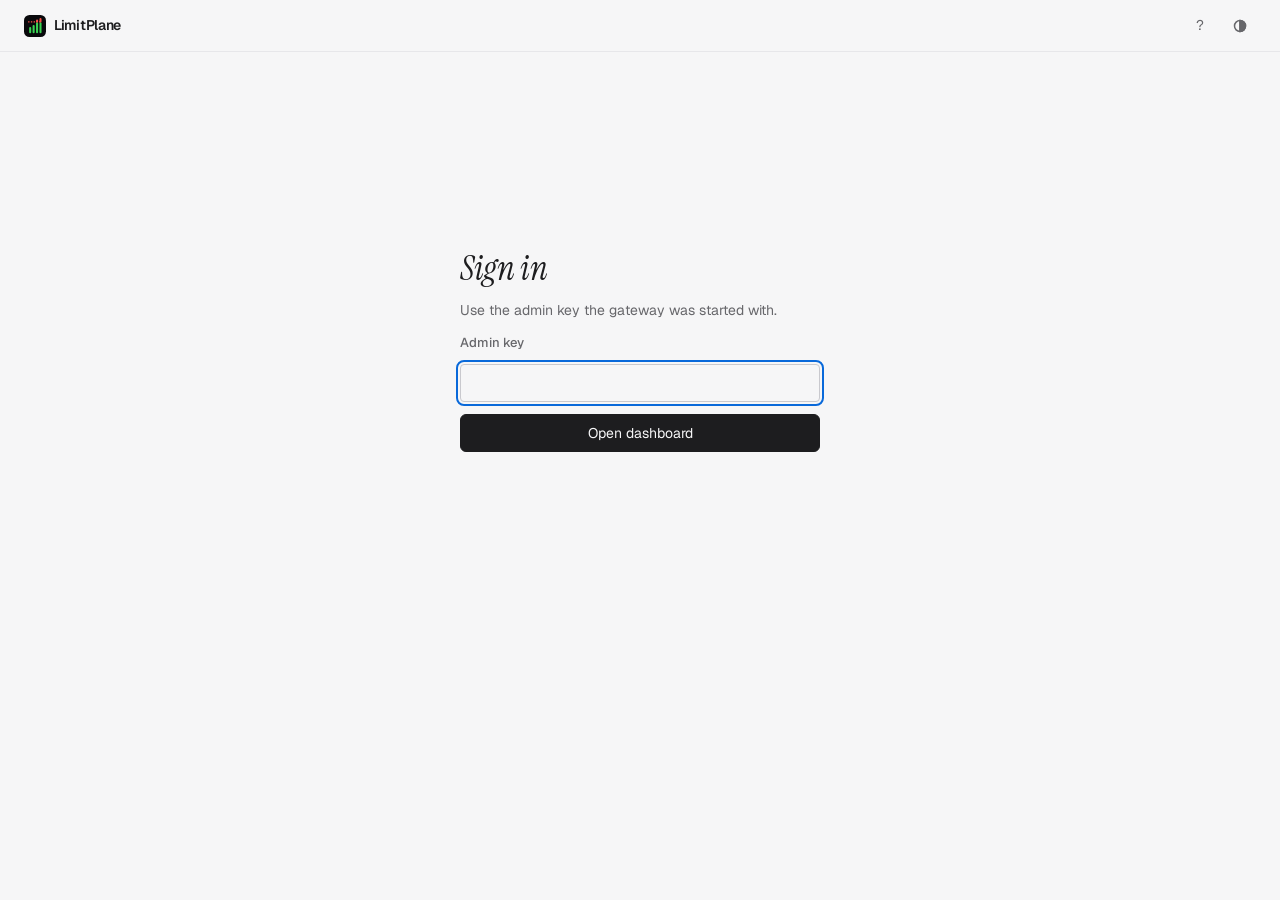
==== web/index.html @ dc875ef7 "dashboard: hover chart, decision inspector, filters and pause, plan bars with the 80% line, routes v" ====
<!doctype html>
<html lang="en">
<head>
<meta charset="utf-8">
<meta name="viewport" content="width=device-width, initial-scale=1">
<title>LimitPlane</title>
<link rel="icon" href="logo.svg" type="image/svg+xml">
<link rel="preconnect" href="https://fonts.googleapis.com">
<link rel="preconnect" href="https://fonts.gstatic.com" crossorigin>
<link rel="stylesheet" href="https://fonts.googleapis.com/css2?family=Geist:wght@400;500;600&family=Geist+Mono:wght@400;500&family=Instrument+Serif:ital@1&display=swap">
<link rel="stylesheet" href="app.css">
<script>
// relative api/ URLs need a trailing slash: /_limitplane -> /_limitplane/
if (!location.pathname.endsWith('/') && !location.pathname.endsWith('.html')) location.replace(location.pathname + '/' + location.search + location.hash)
try { const t = localStorage.getItem('lp-theme'); if (t) document.documentElement.dataset.theme = t } catch {}</script>
</head>
<body>
<a class="skip" href="#main">Skip to content</a>
<header class="bar">
  <a class="brand" href="#/overview"><img src="logo.svg" alt="" width="22" height="22">LimitPlane</a>
  <nav id="tabs" class="tabs" aria-label="Views" hidden>
    <a href="#/overview" data-tab="overview">Overview</a>
    <a href="#/clients" data-tab="clients">Clients</a>
    <a href="#/policy" data-tab="policy">Policy</a>
    <a href="#/try" data-tab="try">Try it</a>
  </nav>
  <span class="spacer"></span>
  <button id="helpBtn" class="btn icon" type="button" aria-label="Keyboard shortcuts" title="Keyboard shortcuts (?)">?</button>
  <button id="theme" class="btn icon" type="button" aria-label="Toggle theme" title="Toggle theme">
    <svg width="16" height="16" viewBox="0 0 16 16" fill="none" stroke="currentColor" stroke-width="1.5" aria-hidden="true"><circle cx="8" cy="8" r="5.5"/><path d="M8 2.5v11" /><path d="M8 2.5a5.5 5.5 0 0 1 0 11z" fill="currentColor"/></svg>
  </button>
  <button id="logout" class="btn" type="button" hidden>Sign out</button>
</header>

<main id="main" tabindex="-1" hidden>
  <div id="app" data-loading>
    <div class="strip">
      <span id="backend" class="pill">backend</span>
      <span id="live" class="pill"><span class="dot"></span><span>offline</span></span>
      <a id="bansPill" class="pill" href="#/clients">0 bans active</a>
      <span class="spacer"></span>
      <span id="stamp" class="stamp" aria-live="off">Loading</span>
      <button id="refresh" class="btn small" type="button">Refresh</button>
    </div>
    <div id="notice" class="notice" role="alert" hidden></div>

    <section data-view="overview" aria-labelledby="h-overview">
      <div class="title">
        <div>
          <h1 id="h-overview" tabindex="-1">Traffic</h1>
          <p id="finding" class="sub" aria-live="polite">Waiting for the first requests.</p>
        </div>
      </div>

      <div class="kpis" role="group" aria-label="Totals since start">
        <div class="kpi"><span>Requests</span><b id="kTotal">0</b></div>
        <div class="kpi"><span>Allowed</span><b id="kAllowed">0</b></div>
        <div class="kpi"><span>Blocked</span><b id="kBlocked">0</b></div>
        <div class="kpi"><span>Block rate</span><b id="kRate">0.0<small>%</small></b></div>
        <div class="kpi"><span>Last 5s average</span><b id="kNow">0.0<small>/s</small></b></div>
        <div class="kpi"><span>Bans active</span><b id="kBans">0</b></div>
      </div>

      <div class="grid">
        <section class="card c7 chartcard" aria-labelledby="h-chart">
          <h2 id="h-chart">Requests per second <span class="spacer"></span>
            <span class="legend"><span><i class="sw ok"></i>allowed</span><span><i class="sw bad"></i>blocked</span></span>
          </h2>
          <p id="peak" class="meta">Last 120 seconds</p>
          <div class="plot">
            <canvas id="chart" class="chart" tabindex="0" role="img" aria-label="Allowed and blocked requests per second, last 120 seconds. Use the arrow keys to read each second."></canvas>
            <div id="tip" class="tip" hidden></div>
          </div>
          <p id="chartLive" class="sr" aria-live="polite"></p>
        </section>

        <section class="card c5 feedcard" aria-labelledby="h-feed">
          <h2 id="h-feed">Decisions <span class="spacer"></span>
            <button id="pause" class="btn small" type="button" aria-pressed="false">Pause <kbd>p</kbd></button>
          </h2>
          <div class="filters">
            <div id="chips" class="chips" role="group" aria-label="Filter decisions"></div>
            <div class="search">
              <label for="q" class="sr">Filter by path, client or tenant</label>
              <input id="q" type="search" placeholder="Filter path, client, tenant" autocomplete="off" spellcheck="false">
              <kbd aria-hidden="true">/</kbd>
            </div>
          </div>
          <p id="feedBar" class="feedbar" hidden></p>
          <ul id="feed" class="feed"></ul>
          <p id="feedEmpty" class="empty">Waiting for traffic.</p>
        </section>
      </div>

      <div class="grid">
        <section class="card c7" aria-labelledby="h-usage">
          <h2 id="h-usage">Monthly plans <span class="spacer"></span><span id="resets" class="meta"></span></h2>
          <p class="meta">Each bar is the month's spend against the tier's plan; the tick marks the 80% alert line.</p>
          <div class="rows tenants" id="tenants">
            <div class="skel" aria-hidden="true"><i></i><i></i><i></i></div>
          </div>
        </section>

        <section class="card c5" aria-labelledby="h-routes">
          <h2 id="h-routes">Routes and costs</h2>
          <p id="routesNote" class="meta">Longest prefix wins; any other path costs 1.</p>
          <div class="rows routes" id="routes">
            <div class="skel" aria-hidden="true"><i></i><i></i><i></i></div>
          </div>
        </section>
      </div>
    </section>

    <section data-view="clients" aria-labelledby="h-clients" hidden>
      <div class="title"><div>
        <h1 id="h-clients" tabindex="-1">Clients</h1>
        <p class="sub">Who is sending traffic right now, and who is cooling down.</p>
      </div></div>
      <div class="grid top">
        <section class="card c7" aria-labelledby="h-cl">
          <h2 id="h-cl">Active clients <span class="spacer"></span><span id="clCount" class="meta"></span></h2>
          <div class="rows clients" id="clients"><div class="skel" aria-hidden="true"><i></i><i></i><i></i></div></div>
        </section>
        <section class="card c5" aria-labelledby="h-bans">
          <h2 id="h-bans">Bans</h2>
          <form id="banForm" class="banform" novalidate>
            <label>Client<input name="client" required placeholder="ip or tenant" autocomplete="off" spellcheck="false"></label>
            <label>Minutes<input name="minutes" type="number" min="1" max="10080" value="10" inputmode="numeric"></label>
            <label class="wide">Reason<input name="reason" placeholder="manual" autocomplete="off"></label>
            <button class="btn primary" type="submit">Ban</button>
          </form>
          <p id="banMsg" class="msg bad" role="alert"></p>
          <div class="rows bans" id="bans"><div class="skel" aria-hidden="true"><i></i><i></i></div></div>
        </section>
      </div>
    </section>

    <section data-view="policy" aria-labelledby="h-policy" hidden>
      <div class="title"><div>
        <h1 id="h-policy" tabindex="-1">Policy</h1>
        <p class="sub">Edits swap in atomically; requests already in flight finish under the old policy.</p>
      </div></div>
      <div class="grid top">
        <section class="card c8" aria-labelledby="h-editor">
          <h2 id="h-editor">Policy JSON <span id="dirty" class="state"></span><span class="spacer"></span>
            <button id="policyFormat" class="btn small" type="button">Format</button>
            <button id="policyLoad" class="btn small" type="button">Revert</button>
            <button id="policySave" class="btn small primary" type="button">Save <kbd>⌘S</kbd></button>
          </h2>
          <label for="policy" class="sr">Policy JSON</label>
          <textarea id="policy" spellcheck="false" aria-describedby="policyMsg" disabled></textarea>
          <p id="policyMsg" class="msg" role="alert"></p>
        </section>
        <section class="card c4" aria-labelledby="h-tiers">
          <h2 id="h-tiers">Tiers</h2>
          <div class="rows tiers" id="tiers"><div class="skel" aria-hidden="true"><i></i><i></i></div></div>
          <p id="tierNote" class="meta"></p>
        </section>
      </div>
    </section>

    <section data-view="try" aria-labelledby="h-try" hidden>
      <div class="title"><div>
        <h1 id="h-try" tabindex="-1">Try it</h1>
        <p class="sub">Fire requests at the demo routes to watch limits trip.</p>
      </div></div>
      <section class="card" aria-labelledby="h-fire">
        <h2 id="h-fire">Send a request</h2>
        <div class="row">
          <label class="grow">API key<input id="apiKey" list="keys" placeholder="optional, anonymous without one" autocomplete="off" spellcheck="false"></label>
          <datalist id="keys"></datalist>
          <button class="btn" type="button" data-try="ping">GET /v1/ping</button>
          <button class="btn" type="button" data-try="generate">POST /v1/generate</button>
          <button class="btn" type="button" data-try="flood">Flood ×30</button>
        </div>
        <pre id="tryOut" class="out" aria-live="polite">Fire a request to see the rate limit headers.</pre>
      </section>
    </section>
  </div>
  <p class="hint">Press <kbd>?</kbd> for keyboard shortcuts</p>
</main>

<section id="login" class="login" hidden>
  <form id="loginForm">
    <h1>Sign in</h1>
    <p>Use the admin key the gateway was started with.</p>
    <input type="text" autocomplete="username" value="admin" hidden>
    <label for="key">Admin key</label>
    <input id="key" type="password" autocomplete="current-password" required aria-describedby="loginMsg">
    <button class="btn primary" type="submit">Open dashboard</button>
    <p id="loginMsg" class="msg bad" role="alert"></p>
  </form>
</section>


<aside id="drawer" class="drawer" role="dialog" aria-modal="false" aria-labelledby="dTitle" hidden>
  <div class="dhead">
    <div class="dtitle"><span id="dPill" class="pill"></span><h2 id="dTitle"></h2></div>
    <button id="dClose" class="btn icon" type="button" aria-label="Close inspector"><svg width="14" height="14" viewBox="0 0 14 14" fill="none" stroke="currentColor" stroke-width="1.5" aria-hidden="true"><path d="M3 3l8 8M11 3l-8 8"/></svg></button>
  </div>
  <p id="dWhy" class="why"></p>
  <div class="dact">
    <button id="dBan" class="btn primary" type="button">Ban client 10 min</button>
    <button id="dFilter" class="btn" type="button">Only this client</button>
    <button id="dCopy" class="btn" type="button">Copy JSON</button>
  </div>
  <dl id="dList" class="kv"></dl>
</aside>
<div id="scrim" class="scrim" hidden></div>

<dialog id="help" class="help" aria-labelledby="helpTitle">
  <h2 id="helpTitle">Keyboard shortcuts</h2>
  <dl class="kv keys">
    <div><dt><kbd>/</kbd></dt><dd>Filter the decision feed</dd></div>
    <div><dt><kbd>p</kbd></dt><dd>Pause or resume the feed</dd></div>
    <div><dt><kbd>1</kbd> – <kbd>4</kbd></dt><dd>Overview, Clients, Policy, Try it</dd></div>
    <div><dt><kbd>Esc</kbd></dt><dd>Close the inspector or this list</dd></div>
    <div><dt><kbd>←</kbd> <kbd>→</kbd></dt><dd>Read the chart second by second</dd></div>
    <div><dt><kbd>⌘</kbd> <kbd>S</kbd></dt><dd>Save the policy while editing</dd></div>
  </dl>
  <form method="dialog"><button class="btn" autofocus>Close</button></form>
</dialog>

<div id="toasts" class="toasts" role="region" aria-label="Notifications" aria-live="polite"></div>
<script src="app.js"></script>
</body>
</html>
---- web/app.css ----
/* Grid: 12 columns, 16px gutter. Rows pair 7+5 and 8+4, so each row spans the canvas edge to edge. */
:root {
  --bg: #f6f6f7; --card: #fff; --fg: #1d1d1f; --muted: #67676b;
  --line: #e7e7ea; --control: #c9c9ce; --surface: rgb(29 29 31 / .05); --active: rgb(29 29 31 / .09);
  --ok: #1a7f37; --bad: #cf222e; --warn: #9a6700; --info: #0969da;
  --bar: rgb(29 29 31 / .55);
  --sans: "Geist", ui-sans-serif, system-ui, sans-serif;
  --mono: "Geist Mono", ui-monospace, "SF Mono", Menlo, monospace;
  --serif: "Instrument Serif", ui-serif, Georgia, serif;
  --ease: cubic-bezier(.32, .72, 0, 1);
  --r: 8px; --rc: 6px; --rt: 4px; --gap: 16px;
  color-scheme: light;
}
@media (prefers-color-scheme: dark) {
  :root:not([data-theme=light]) {
    --bg: #09090c; --card: #111114; --fg: #f5f5f7; --muted: #92929a;
    --line: #1e1e23; --control: #3a3a41; --surface: rgb(245 245 247 / .05); --active: rgb(245 245 247 / .1);
    --ok: #39d353; --bad: #f85149; --warn: #d29922; --info: #58a6ff; --bar: rgb(245 245 247 / .6);
    color-scheme: dark;
  }
}
:root[data-theme=dark] {
  --bg: #09090c; --card: #111114; --fg: #f5f5f7; --muted: #92929a;
  --line: #1e1e23; --control: #3a3a41; --surface: rgb(245 245 247 / .05); --active: rgb(245 245 247 / .1);
  --ok: #39d353; --bad: #f85149; --warn: #d29922; --info: #58a6ff; --bar: rgb(245 245 247 / .6);
  color-scheme: dark;
}

* { box-sizing: border-box; }
html { overflow-x: clip; }
body { margin: 0; background: var(--bg); color: var(--fg); font: 14px/1.5 var(--sans); -webkit-font-smoothing: antialiased; overflow-x: clip; font-variant-numeric: tabular-nums; }
button, input, textarea, select { font: inherit; color: inherit; }
button { cursor: pointer; }
:focus-visible { outline: 2px solid var(--info); outline-offset: 2px; border-radius: var(--rt); }
[hidden] { display: none !important; }
.mono, code, .num, .kpi b, kbd { font-family: var(--mono); font-variant-numeric: tabular-nums; }
.sr { position: absolute; width: 1px; height: 1px; overflow: hidden; clip-path: inset(50%); white-space: nowrap; }
.skip { position: absolute; left: 12px; top: -48px; background: var(--fg); color: var(--bg); padding: 8px 12px; border-radius: var(--rc); z-index: 50; }
.skip:focus { top: 8px; }
.spacer { flex: 1; }
.meta { color: var(--muted); font-size: 13px; margin: 0 0 12px; }
kbd { font-size: 11px; line-height: 1; padding: 2px 5px; border: 1px solid var(--control); border-radius: var(--rt); color: var(--muted); background: none; font-weight: 400; }

/* shell */
.bar { display: flex; align-items: center; gap: 4px 8px; height: 52px; padding: 0 24px; border-bottom: 1px solid var(--line); position: sticky; top: 0; background: var(--bg); z-index: 5; }
.brand { display: flex; align-items: center; gap: 8px; font-weight: 600; letter-spacing: -.02em; color: var(--fg); text-decoration: none; margin-right: 20px; }
.tabs { display: flex; align-self: stretch; gap: 4px; }
.tabs a { display: flex; align-items: center; padding: 0 10px; color: var(--muted); text-decoration: none; position: relative; }
.tabs a:hover { color: var(--fg); }
.tabs a[aria-current=page] { color: var(--fg); }
.tabs a[aria-current=page]::after { content: ""; position: absolute; left: 10px; right: 10px; bottom: -1px; height: 1px; background: var(--info); }
.tabs a:focus-visible { outline-offset: -4px; }

main { max-width: 1264px; margin: 0 auto; padding: 0 24px 56px; outline: none; }
.strip { display: flex; flex-wrap: wrap; align-items: center; gap: 8px; padding: 16px 0 0; min-height: 52px; }
.stamp { font: 13px var(--mono); color: var(--muted); }
.stamp.bad { color: var(--bad); }
.title { display: flex; align-items: flex-end; justify-content: space-between; gap: 16px; margin: 20px 0; }
h1 { font: italic 400 32px/1.1 var(--serif); letter-spacing: -.01em; margin: 0; }
h1:focus { outline: none; }
.sub { color: var(--muted); margin: 6px 0 0; max-width: 72ch; min-height: 21px; }

.notice { margin-top: 12px; padding: 10px 14px; border: 1px solid color-mix(in oklab, var(--warn) 45%, transparent); background: color-mix(in oklab, var(--warn) 11%, var(--card)); color: var(--warn); border-radius: var(--r); font-size: 13px; }
.notice b { font-weight: 600; }

.grid { display: grid; gap: var(--gap); grid-template-columns: repeat(12, minmax(0, 1fr)); margin-bottom: var(--gap); }
.grid > * { grid-column: span 12; min-width: 0; }
.grid.top { align-items: start; }
@media (min-width: 960px) {
  .c4 { grid-column: span 4; } .c5 { grid-column: span 5; } .c7 { grid-column: span 7; } .c8 { grid-column: span 8; }
}

.card { background: var(--card); border: 1px solid var(--line); border-radius: var(--r); padding: 16px 20px 20px; }
.card h2 { margin: 0 0 4px; font-size: 14px; font-weight: 500; display: flex; align-items: center; gap: 8px; min-height: 28px; flex-wrap: wrap; }

/* kpis: one container, 1px dividers drawn by the gap */
.kpis { display: grid; grid-template-columns: repeat(6, 1fr); gap: 1px; background: var(--line); border: 1px solid var(--line); border-radius: var(--r); overflow: hidden; margin-bottom: var(--gap); }
.kpi { background: var(--card); padding: 14px 20px 16px; min-width: 0; }
.kpi span { display: block; font-size: 13px; color: var(--muted); }
.kpi b { display: block; font-size: 26px; line-height: 34px; font-weight: 500; letter-spacing: -.03em; margin-top: 2px; }
.kpi small { font-size: 13px; color: var(--muted); font-weight: 400; margin-left: 2px; letter-spacing: 0; }
@media (max-width: 959px) { .kpis { grid-template-columns: repeat(3, 1fr); } }

/* controls */
.btn { white-space: nowrap; height: 32px; border: 1px solid var(--control); background: none; border-radius: var(--rc); padding: 0 12px; transition: background .15s var(--ease); display: inline-flex; align-items: center; gap: 8px; }
.btn:hover:not(:disabled) { background: var(--surface); }
.btn.primary { background: var(--fg); color: var(--bg); border-color: var(--fg); }
.btn.primary:hover:not(:disabled) { background: var(--fg); opacity: .88; }
.btn.small { height: 28px; padding: 0 10px; font-size: 12px; }
.btn.icon { width: 32px; padding: 0; justify-content: center; border-color: transparent; color: var(--muted); }
.btn.icon:hover { color: var(--fg); }
.btn:disabled { color: var(--muted); cursor: not-allowed; border-style: dashed; }
.btn.primary:disabled { background: none; border-color: var(--control); }
.btn kbd { border-color: currentColor; opacity: .6; }
.btn[aria-pressed=true] { background: var(--active); }
.link { background: none; border: 0; padding: 0; text-align: left; color: var(--fg); text-decoration: underline; text-decoration-color: var(--control); text-underline-offset: 3px; }
.link:hover { text-decoration-color: var(--fg); }
input, textarea, select { background: var(--bg); border: 1px solid var(--control); border-radius: var(--rc); padding: 0 10px; height: 32px; min-width: 0; width: 100%; }
input::placeholder { color: var(--muted); opacity: 1; }
label { display: grid; gap: 6px; font-size: 13px; color: var(--muted); font-weight: 500; }
label.sr { display: block; }
textarea { height: auto; padding: 12px; width: 100%; min-height: 420px; font: 12.5px/1.6 var(--mono); resize: vertical; tab-size: 2; }
textarea[aria-invalid=true] { border-color: var(--bad); }
.row { display: flex; gap: 12px 8px; flex-wrap: wrap; align-items: end; }
.row .grow { flex: 1 1 220px; }

.pill { display: inline-flex; align-items: center; gap: 6px; height: 22px; padding: 0 8px; border-radius: var(--rt); font: 500 12px/1 var(--mono); background: var(--surface); color: var(--muted); border: 1px solid var(--line); white-space: nowrap; flex: none; text-decoration: none; }
a.pill:hover { color: var(--fg); }
.pill.ok { color: var(--ok); background: color-mix(in oklab, var(--ok) 11%, transparent); border-color: color-mix(in oklab, var(--ok) 25%, transparent); }
.pill.bad { color: var(--bad); background: color-mix(in oklab, var(--bad) 11%, transparent); border-color: color-mix(in oklab, var(--bad) 25%, transparent); }
.pill.warn { color: var(--warn); background: color-mix(in oklab, var(--warn) 12%, transparent); border-color: color-mix(in oklab, var(--warn) 30%, transparent); }
.dot { width: 6px; height: 6px; border-radius: 50%; background: currentColor; }
.pill.live .dot { animation: pulse 1.6s var(--ease) infinite; }
@keyframes pulse { 50% { opacity: .3; } }
.state { font: 13px var(--mono); color: var(--muted); font-weight: 400; display: inline-flex; align-items: center; gap: 6px; }
.state.dirty { color: var(--warn); }
.state.dirty::before { content: ""; width: 6px; height: 6px; border-radius: 50%; background: currentColor; }

.legend { display: flex; gap: 14px; font-size: 13px; color: var(--muted); font-weight: 400; }
.sw { display: inline-block; width: 10px; height: 2px; vertical-align: middle; margin-right: 6px; }
.sw.ok { background: var(--ok); } .sw.bad { background: var(--bad); }

/* chart */
.chartcard { display: flex; flex-direction: column; }
.plot { position: relative; flex: 1; min-height: 300px; }
.chart { position: absolute; inset: 0; width: 100%; height: 100%; display: block; touch-action: pan-y; cursor: crosshair; border-radius: var(--rt); }
.tip { position: absolute; top: 8px; pointer-events: none; background: var(--card); border: 1px solid var(--control); border-radius: var(--rc); padding: 8px 10px; font: 13px/1.5 var(--mono); box-shadow: 0 4px 16px rgb(0 0 0 / .18); white-space: nowrap; z-index: 2; }
.tip b { display: block; color: var(--muted); font-weight: 400; margin-bottom: 2px; }
.tip > span { display: flex; justify-content: space-between; gap: 16px; }
.tip > span > span { display: flex; align-items: center; }

/* decisions feed */
.feedcard { display: flex; flex-direction: column; }
.filters { display: grid; gap: 8px; margin: 8px 0 4px; }
.chips { display: flex; gap: 14px; overflow-x: auto; scrollbar-width: none; border-bottom: 1px solid var(--line); }
.chip { background: none; border: 0; border-bottom: 1px solid transparent; padding: 6px 0; color: var(--muted); white-space: nowrap; font-size: 13px; }
.chip:hover { color: var(--fg); }
.chip[aria-pressed=true] { color: var(--fg); border-bottom-color: var(--info); }
.chip .n { font: 12px var(--mono); margin-left: 5px; color: var(--muted); }
.search { position: relative; }
.search input { padding-right: 32px; }
.search kbd { position: absolute; right: 8px; top: 8px; pointer-events: none; }
.search input:focus ~ kbd { display: none; }
.feedbar { margin: 6px 0 0; padding: 4px 8px; font: 12px var(--mono); color: var(--warn); background: color-mix(in oklab, var(--warn) 11%, transparent); border-radius: var(--rt); }
.feed { list-style: none; margin: 8px -8px 0; padding: 0; flex: 1 1 0; min-height: 300px; overflow-y: auto; font: 13px/1.4 var(--mono); }
.feed li + li { border-top: 1px solid var(--line); }
.feed button { width: 100%; display: grid; grid-template-columns: 68px minmax(0, 1fr) auto; gap: 10px; align-items: center; min-height: 32px; padding: 4px 8px; background: none; border: 0; border-radius: var(--rt); text-align: left; }
.feed button:hover { background: var(--surface); }
.feed button[aria-current=true] { background: var(--active); }
.feed button:focus-visible { outline-offset: -2px; }
.feed time { color: var(--muted); }
.feed .path { overflow: hidden; text-overflow: ellipsis; white-space: nowrap; }
.feed .path i { font-style: normal; color: var(--muted); margin-left: 6px; }
.feed .pill { background: none; border-color: transparent; padding: 0; }
.feed .pill.warn, .feed .pill.bad { padding: 0 6px; }
.empty { color: var(--muted); font-size: 13px; padding: 12px 0; margin: 0; }
.feedcard .empty { text-align: center; padding: 24px 0; }
.feed:empty { flex: none; min-height: 0; }

/* lists as grid rows */
.rows { font-size: 13px; }
.rows .hd, .rows .r { display: grid; align-items: center; column-gap: 16px; }
.rows .hd { font-size: 13px; color: var(--muted); padding: 8px 0; border-bottom: 1px solid var(--line); }
.rows .r { min-height: 52px; padding: 8px 0; border-top: 1px solid var(--line); }
.rows .hd + .r { border-top: 0; }
.rows .num { text-align: right; display: block; }
.rows .sub2 { display: block; font-size: 13px; color: var(--muted); }
.rows .state-row { padding: 14px 0; color: var(--muted); border: 1px dashed var(--line); border-radius: var(--rc); text-align: center; margin-top: 8px; }
.rows .state-row.bad { color: var(--bad); }
.tenants .hd, .tenants .r { grid-template-columns: minmax(150px, 1fr) minmax(150px, 1.8fr) 64px 64px; }
.clients .hd, .clients .r { grid-template-columns: minmax(0, 1.4fr) auto 52px 64px 72px 64px; }
.bans .hd, .bans .r { grid-template-columns: minmax(0, 1fr) minmax(0, 1fr) auto; }
.routes .hd, .routes .r { grid-template-columns: minmax(0, 1fr) 80px 64px; }
.tiers .hd, .tiers .r { grid-template-columns: minmax(0, 1fr) auto auto; }
.rows .r > * { min-width: 0; }
.rows .ell { overflow: hidden; text-overflow: ellipsis; white-space: nowrap; }

.plan { position: relative; height: 6px; background: var(--surface); border-radius: 3px; margin-top: 6px; }
.plan i { display: block; height: 100%; background: var(--bar); border-radius: 3px; transition: width .4s var(--ease); }
.plan::after { content: ""; position: absolute; left: 80%; top: -3px; width: 1px; height: 12px; background: var(--muted); opacity: .7; }
.plan.warn i { background: var(--warn); } .plan.bad i { background: var(--bad); }
.plan-l { display: flex; justify-content: space-between; gap: 8px; font: 13px var(--mono); color: var(--muted); }
.plan-l b { color: var(--fg); font-weight: 400; }
.thin { height: 2px; background: var(--surface); margin-top: 6px; border-radius: 1px; }
.thin i { display: block; height: 100%; background: var(--bar); }
.badtxt { color: var(--bad); }

.banform { display: grid; grid-template-columns: 1fr 88px; gap: 12px 8px; align-items: end; margin: 8px 0 0; }
.banform .wide { grid-column: 1 / -1; }
.banform .btn { grid-column: 1 / -1; justify-content: center; }
.msg { font-size: 13px; min-height: 1.5em; margin: 8px 0 0; }
.msg.bad { color: var(--bad); } .msg.ok { color: var(--ok); }
.msg.err { border: 1px solid color-mix(in oklab, var(--bad) 40%, transparent); background: color-mix(in oklab, var(--bad) 8%, transparent); border-radius: var(--rc); padding: 8px 12px; font-family: var(--mono); font-size: 13px; white-space: pre-wrap; }
pre.out { background: var(--bg); border: 1px solid var(--line); border-radius: var(--rc); padding: 12px; font: 12px/1.5 var(--mono); white-space: pre-wrap; word-break: break-all; max-height: 320px; overflow: auto; margin: 16px 0 0; }

/* loading: the final layout in flat grey, no shimmer */
.skel { display: grid; gap: 28px; padding: 16px 0; }
.skel i { display: block; height: 14px; background: var(--surface); border-radius: 3px; }
.skel i:nth-child(2) { width: 70%; } .skel i:nth-child(3) { width: 85%; }
[data-loading] .kpi b { color: transparent; background: var(--surface); border-radius: 3px; width: 90px; height: 26px; margin-top: 8px; margin-bottom: 4px; user-select: none; }
[data-loading] .kpi b small { visibility: hidden; }

/* inspector */
.drawer { position: fixed; top: 0; right: 0; bottom: 0; width: min(420px, 100%); background: var(--card); border-left: 1px solid var(--control); box-shadow: -8px 0 32px rgb(0 0 0 / .22); z-index: 20; padding: 16px 20px 20px; overflow-y: auto; animation: slide .22s var(--ease); display: flex; flex-direction: column; gap: 12px; }
@keyframes slide { from { transform: translateX(24px); opacity: 0; } }
.dhead { display: flex; align-items: flex-start; justify-content: space-between; gap: 8px; }
.dtitle { display: grid; gap: 8px; min-width: 0; justify-items: start; }
.dtitle h2 { margin: 0; font: 500 15px/1.35 var(--mono); word-break: break-all; }
.why { margin: 0; color: var(--muted); }
.kv { margin: 0; font-size: 13px; }
.kv > div { display: flex; justify-content: space-between; align-items: baseline; gap: 16px; padding: 8px 0; border-top: 1px solid var(--line); min-height: 38px; }
.kv dt { color: var(--muted); flex: none; }
.kv dd { margin: 0; font-family: var(--mono); text-align: right; min-width: 0; word-break: break-all; }
.kv dd small { display: block; color: var(--muted); font-size: 12px; }
.dact { display: flex; flex-wrap: wrap; gap: 8px; margin: 4px 0 8px; }
.scrim { display: none; }
@media (min-width: 1180px) { body[data-drawer] main { margin-right: 420px; } }

.help { border: 1px solid var(--control); border-radius: var(--r); background: var(--card); color: var(--fg); padding: 20px 24px; width: min(420px, calc(100% - 32px)); }
.help::backdrop { background: rgb(0 0 0 / .5); }
.help h2 { margin: 0 0 12px; font-size: 15px; font-weight: 500; }
.help form { margin-top: 16px; }
.keys dt { white-space: nowrap; }
.keys dd { font-family: var(--sans); }

.toasts { position: fixed; right: 16px; bottom: 16px; display: grid; gap: 8px; z-index: 40; max-width: calc(100% - 32px); }
.toast { background: var(--card); border: 1px solid var(--control); border-left: 3px solid var(--muted); border-radius: var(--rc); padding: 10px 14px; box-shadow: 0 4px 16px rgb(0 0 0 / .2); font-size: 13px; animation: slide .22s var(--ease); max-width: 380px; }
.toast.ok { border-left-color: var(--ok); } .toast.bad { border-left-color: var(--bad); } .toast.warn { border-left-color: var(--warn); }
.hint { margin: 24px 0 0; font-size: 13px; color: var(--muted); }

.login { min-height: 70vh; display: grid; place-items: center; padding: 20px; }
.login form { width: 100%; max-width: 360px; display: grid; gap: 12px; }
.login h1 { font-size: 34px; }
.login p { color: var(--muted); margin: 0; }
.login input { height: 38px; }
.login .btn { height: 38px; justify-content: center; }

@media (max-width: 959px) {
  .scrim { display: block; position: fixed; inset: 0; background: rgb(0 0 0 / .45); z-index: 19; }
  .drawer { top: auto; left: 0; width: 100%; max-height: 88vh; border-left: 0; border-top: 1px solid var(--control); border-radius: var(--r) var(--r) 0 0; }
  @keyframes slide { from { transform: translateY(24px); opacity: 0; } }
}

@media (max-width: 640px) {
  .bar { flex-wrap: wrap; height: auto; padding: 8px 16px 0; gap: 0 4px; }
  .brand { margin-right: 0; flex: 1; height: 36px; }
  .tabs { order: 3; width: 100%; overflow-x: auto; scrollbar-width: none; margin: 0 -10px; padding: 0 10px; width: calc(100% + 20px); }
  .tabs a { min-height: 44px; flex: none; }
  .bar .btn { height: 36px; }
  .bar .btn.icon { width: 40px; }
  main { padding: 0 16px 56px; }
  .hint { display: none; }
  h1 { font-size: 28px; }
  .kpis { grid-template-columns: repeat(2, 1fr); }
  .kpi { padding: 12px 16px; } .kpi b { font-size: 22px; }
  .card { padding: 14px 16px 16px; }
  .plot { min-height: 200px; }
  .btn, input, .btn.small { height: 40px; }
  .btn.small { padding: 0 12px; }
  .chip { padding: 12px 0; }
  .feed { min-height: 320px; }
  .feed button { min-height: 44px; grid-template-columns: 68px minmax(0, 1fr) auto; }
  .rows .r { min-height: 0; }
  .tenants .hd, .clients .hd, .bans .hd, .routes .hd { display: none; }
  .tenants .r { grid-template-columns: minmax(0, 1fr); row-gap: 6px; }
  .tenants .r > .num { display: none; }
  .tenants .meta2 { display: block; }
  .clients .r { grid-template-columns: minmax(0, 1fr) auto; grid-template-areas: "id act" "meta meta"; row-gap: 4px; }
  .clients .r > :nth-child(1) { grid-area: id; } .clients .r > :nth-child(6) { grid-area: act; }
  .clients .r > :nth-child(n+2):nth-child(-n+5) { display: none; }
  .clients .r .meta2 { display: block; grid-area: meta; }
  .bans .r { grid-template-columns: minmax(0, 1fr) auto; grid-template-areas: "id act" "meta meta"; }
  .bans .r > :nth-child(1) { grid-area: id; } .bans .r > :nth-child(2) { grid-area: meta; } .bans .r > :nth-child(3) { grid-area: act; }
  .drawer .btn { flex: 1 1 auto; justify-content: center; }
  .toasts { left: 16px; right: 16px; bottom: 12px; } .toast { max-width: none; }
}
.meta2 { display: none; font-size: 13px; color: var(--muted); }

@media (prefers-reduced-motion: reduce) {
  *, *::before, *::after { animation: none !important; transition: none !important; }
}
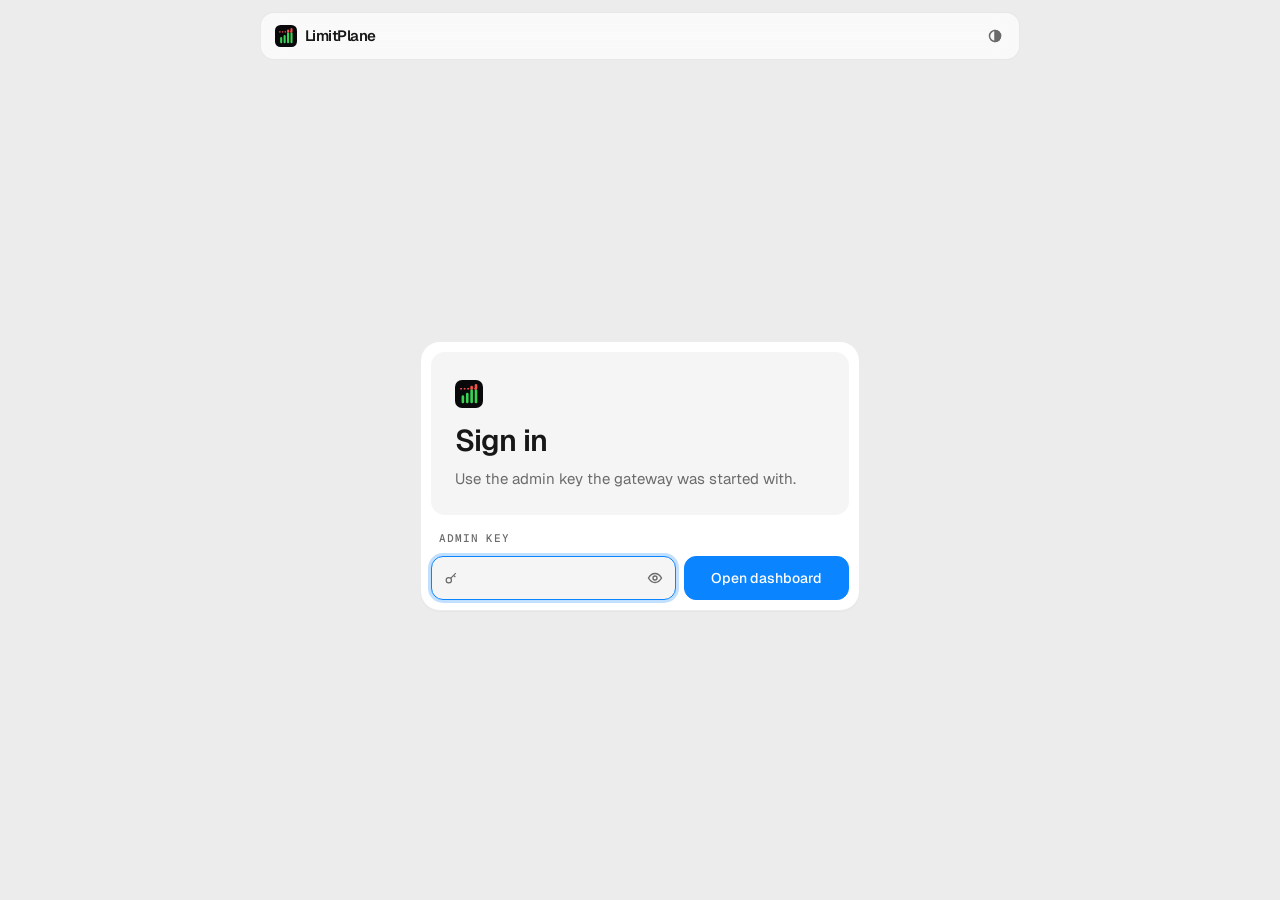
==== commit bc26702d: "dashboard: calmer light theme, command palette and a little globe white panels on grey, mono section" ====
--- a/web/index.html
+++ b/web/index.html
@@ -7,7 +7,7 @@
 <link rel="icon" href="logo.svg" type="image/svg+xml">
 <link rel="preconnect" href="https://fonts.googleapis.com">
 <link rel="preconnect" href="https://fonts.gstatic.com" crossorigin>
-<link rel="stylesheet" href="https://fonts.googleapis.com/css2?family=Geist:wght@400;500;600&family=Geist+Mono:wght@400;500&family=Instrument+Serif:ital@1&display=swap">
+<link rel="stylesheet" href="https://fonts.googleapis.com/css2?family=Geist:wght@400;500;600&family=Geist+Mono:wght@400;500&display=swap">
 <link rel="stylesheet" href="app.css">
 <script>
 // relative api/ URLs need a trailing slash: /_limitplane -> /_limitplane/
@@ -16,7 +16,7 @@
 </head>
 <body>
 <a class="skip" href="#main">Skip to content</a>
-<header class="bar">
+<header class="nav">
   <a class="brand" href="#/overview"><img src="logo.svg" alt="" width="22" height="22">LimitPlane</a>
   <nav id="tabs" class="tabs" aria-label="Views" hidden>
     <a href="#/overview" data-tab="overview">Overview</a>
@@ -24,12 +24,16 @@
     <a href="#/policy" data-tab="policy">Policy</a>
     <a href="#/try" data-tab="try">Try it</a>
   </nav>
-  <span class="spacer"></span>
-  <button id="helpBtn" class="btn icon" type="button" aria-label="Keyboard shortcuts" title="Keyboard shortcuts (?)">?</button>
-  <button id="theme" class="btn icon" type="button" aria-label="Toggle theme" title="Toggle theme">
-    <svg width="16" height="16" viewBox="0 0 16 16" fill="none" stroke="currentColor" stroke-width="1.5" aria-hidden="true"><circle cx="8" cy="8" r="5.5"/><path d="M8 2.5v11" /><path d="M8 2.5a5.5 5.5 0 0 1 0 11z" fill="currentColor"/></svg>
-  </button>
-  <button id="logout" class="btn" type="button" hidden>Sign out</button>
+  <div class="tools">
+    <button id="helpBtn" class="ibtn" type="button" aria-label="Keyboard shortcuts" title="Keyboard shortcuts (?)" hidden>?</button>
+    <button id="theme" class="ibtn" type="button" aria-label="Toggle theme" title="Toggle theme">
+      <svg width="16" height="16" viewBox="0 0 16 16" fill="none" stroke="currentColor" stroke-width="1.5" aria-hidden="true"><circle cx="8" cy="8" r="5.5"/><path d="M8 2.5a5.5 5.5 0 0 1 0 11z" fill="currentColor"/></svg>
+    </button>
+    <button id="cmdk" class="ibtn" type="button" aria-label="Command palette" aria-haspopup="dialog" title="Command palette" hidden>
+      <svg width="16" height="16" viewBox="0 0 16 16" fill="none" stroke="currentColor" stroke-width="1.4" aria-hidden="true"><path d="M6 6V4.5A1.5 1.5 0 1 0 4.5 6H6zm0 0h4M6 6v4m4-4V4.5A1.5 1.5 0 1 1 11.5 6H10zm0 0v4m0 0h1.5a1.5 1.5 0 1 1-1.5 1.5V10zm0 0H6m0 0v1.5A1.5 1.5 0 1 1 4.5 10H6z"/></svg>
+    </button>
+    <button id="logout" class="btn ghost small" type="button" hidden>Sign out</button>
+  </div>
 </header>
 
 <main id="main" tabindex="-1" hidden>
@@ -46,28 +50,34 @@
 
     <section data-view="overview" aria-labelledby="h-overview">
       <div class="title">
-        <div>
-          <h1 id="h-overview" tabindex="-1">Traffic</h1>
-          <p id="finding" class="sub" aria-live="polite">Waiting for the first requests.</p>
-        </div>
-      </div>
-
-      <div class="kpis" role="group" aria-label="Totals since start">
+        <h1 id="h-overview" tabindex="-1">Traffic</h1>
+        <p id="finding" class="sub" aria-live="polite">Waiting for the first requests.</p>
+      </div>
+
+      <div class="grid">
+      <div class="kpis c8" role="group" aria-label="Totals since start">
         <div class="kpi"><span>Requests</span><b id="kTotal">0</b></div>
         <div class="kpi"><span>Allowed</span><b id="kAllowed">0</b></div>
         <div class="kpi"><span>Blocked</span><b id="kBlocked">0</b></div>
         <div class="kpi"><span>Block rate</span><b id="kRate">0.0<small>%</small></b></div>
-        <div class="kpi"><span>Last 5s average</span><b id="kNow">0.0<small>/s</small></b></div>
+        <div class="kpi"><span>Last 5s avg</span><b id="kNow">0.0<small>/s</small></b></div>
         <div class="kpi"><span>Bans active</span><b id="kBans">0</b></div>
+      </div>
+      <section class="card c4 globecard" aria-labelledby="h-globe">
+        <div class="ch"><h2 id="h-globe">Live decisions</h2><span class="spacer"></span><span class="micro">placed by hash</span></div>
+        <div class="tile globetile">
+          <canvas id="globe" role="img" aria-label="Dotted globe with a ping for each decision in the last few seconds. Clients are placed by a hash of their id, not by location."></canvas>
+        </div>
+      </section>
       </div>
 
       <div class="grid">
         <section class="card c7 chartcard" aria-labelledby="h-chart">
-          <h2 id="h-chart">Requests per second <span class="spacer"></span>
+          <div class="ch"><h2 id="h-chart">Requests per second</h2><span class="spacer"></span>
             <span class="legend"><span><i class="sw ok"></i>allowed</span><span><i class="sw bad"></i>blocked</span></span>
-          </h2>
+          </div>
           <p id="peak" class="meta">Last 120 seconds</p>
-          <div class="plot">
+          <div class="tile plot">
             <canvas id="chart" class="chart" tabindex="0" role="img" aria-label="Allowed and blocked requests per second, last 120 seconds. Use the arrow keys to read each second."></canvas>
             <div id="tip" class="tip" hidden></div>
           </div>
@@ -75,9 +85,9 @@
         </section>
 
         <section class="card c5 feedcard" aria-labelledby="h-feed">
-          <h2 id="h-feed">Decisions <span class="spacer"></span>
+          <div class="ch"><h2 id="h-feed">Decisions</h2><span class="spacer"></span>
             <button id="pause" class="btn small" type="button" aria-pressed="false">Pause <kbd>p</kbd></button>
-          </h2>
+          </div>
           <div class="filters">
             <div id="chips" class="chips" role="group" aria-label="Filter decisions"></div>
             <div class="search">
@@ -87,24 +97,26 @@
             </div>
           </div>
           <p id="feedBar" class="feedbar" hidden></p>
-          <ul id="feed" class="feed"></ul>
-          <p id="feedEmpty" class="empty">Waiting for traffic.</p>
+          <div class="tile feedtile">
+            <ul id="feed" class="feed"></ul>
+            <p id="feedEmpty" class="empty">Waiting for traffic.</p>
+          </div>
         </section>
       </div>
 
       <div class="grid">
         <section class="card c7" aria-labelledby="h-usage">
-          <h2 id="h-usage">Monthly plans <span class="spacer"></span><span id="resets" class="meta"></span></h2>
+          <div class="ch"><h2 id="h-usage">Monthly plans</h2><span class="spacer"></span><span id="resets" class="micro"></span></div>
           <p class="meta">Each bar is the month's spend against the tier's plan; the tick marks the 80% alert line.</p>
-          <div class="rows tenants" id="tenants">
+          <div class="tile rows tenants" id="tenants">
             <div class="skel" aria-hidden="true"><i></i><i></i><i></i></div>
           </div>
         </section>
 
         <section class="card c5" aria-labelledby="h-routes">
-          <h2 id="h-routes">Routes and costs</h2>
+          <div class="ch"><h2 id="h-routes">Routes and costs</h2></div>
           <p id="routesNote" class="meta">Longest prefix wins; any other path costs 1.</p>
-          <div class="rows routes" id="routes">
+          <div class="tile rows routes" id="routes">
             <div class="skel" aria-hidden="true"><i></i><i></i><i></i></div>
           </div>
         </section>
@@ -112,91 +124,101 @@
     </section>
 
     <section data-view="clients" aria-labelledby="h-clients" hidden>
-      <div class="title"><div>
+      <div class="title">
         <h1 id="h-clients" tabindex="-1">Clients</h1>
         <p class="sub">Who is sending traffic right now, and who is cooling down.</p>
-      </div></div>
+      </div>
       <div class="grid top">
         <section class="card c7" aria-labelledby="h-cl">
-          <h2 id="h-cl">Active clients <span class="spacer"></span><span id="clCount" class="meta"></span></h2>
-          <div class="rows clients" id="clients"><div class="skel" aria-hidden="true"><i></i><i></i><i></i></div></div>
+          <div class="ch"><h2 id="h-cl">Active clients</h2><span class="spacer"></span><span id="clCount" class="micro"></span></div>
+          <div class="cgrid" id="clients"><div class="tile rows"><div class="skel" aria-hidden="true"><i></i><i></i><i></i></div></div></div>
         </section>
         <section class="card c5" aria-labelledby="h-bans">
-          <h2 id="h-bans">Bans</h2>
+          <div class="ch"><h2 id="h-bans">Bans</h2></div>
           <form id="banForm" class="banform" novalidate>
             <label>Client<input name="client" required placeholder="ip or tenant" autocomplete="off" spellcheck="false"></label>
             <label>Minutes<input name="minutes" type="number" min="1" max="10080" value="10" inputmode="numeric"></label>
             <label class="wide">Reason<input name="reason" placeholder="manual" autocomplete="off"></label>
-            <button class="btn primary" type="submit">Ban</button>
+            <button class="btn primary" type="submit">Ban client</button>
           </form>
           <p id="banMsg" class="msg bad" role="alert"></p>
-          <div class="rows bans" id="bans"><div class="skel" aria-hidden="true"><i></i><i></i></div></div>
+          <div class="tile rows bans" id="bans"><div class="skel" aria-hidden="true"><i></i><i></i></div></div>
         </section>
       </div>
     </section>
 
     <section data-view="policy" aria-labelledby="h-policy" hidden>
-      <div class="title"><div>
+      <div class="title">
         <h1 id="h-policy" tabindex="-1">Policy</h1>
         <p class="sub">Edits swap in atomically; requests already in flight finish under the old policy.</p>
-      </div></div>
+      </div>
       <div class="grid top">
         <section class="card c8" aria-labelledby="h-editor">
-          <h2 id="h-editor">Policy JSON <span id="dirty" class="state"></span><span class="spacer"></span>
+          <div class="ch"><h2 id="h-editor">Policy JSON</h2><span id="dirty" class="state"></span><span class="spacer"></span>
             <button id="policyFormat" class="btn small" type="button">Format</button>
             <button id="policyLoad" class="btn small" type="button">Revert</button>
-            <button id="policySave" class="btn small primary" type="button">Save <kbd>⌘S</kbd></button>
-          </h2>
+            <button id="policySave" class="btn small primary" type="button">Save <kbd><span class="mod">⌘</span>S</kbd></button>
+          </div>
           <label for="policy" class="sr">Policy JSON</label>
-          <textarea id="policy" spellcheck="false" aria-describedby="policyMsg" disabled></textarea>
+          <textarea id="policy" class="tile" spellcheck="false" aria-describedby="policyMsg" disabled></textarea>
           <p id="policyMsg" class="msg" role="alert"></p>
         </section>
         <section class="card c4" aria-labelledby="h-tiers">
-          <h2 id="h-tiers">Tiers</h2>
-          <div class="rows tiers" id="tiers"><div class="skel" aria-hidden="true"><i></i><i></i></div></div>
+          <div class="ch"><h2 id="h-tiers">Tiers</h2></div>
+          <div class="tile rows tiers cv" id="tiers"><div class="skel" aria-hidden="true"><i></i><i></i></div></div>
           <p id="tierNote" class="meta"></p>
         </section>
       </div>
     </section>
 
     <section data-view="try" aria-labelledby="h-try" hidden>
-      <div class="title"><div>
+      <div class="title">
         <h1 id="h-try" tabindex="-1">Try it</h1>
         <p class="sub">Fire requests at the demo routes to watch limits trip.</p>
-      </div></div>
+      </div>
       <section class="card" aria-labelledby="h-fire">
-        <h2 id="h-fire">Send a request</h2>
+        <div class="ch"><h2 id="h-fire">Send a request</h2></div>
         <div class="row">
           <label class="grow">API key<input id="apiKey" list="keys" placeholder="optional, anonymous without one" autocomplete="off" spellcheck="false"></label>
           <datalist id="keys"></datalist>
-          <button class="btn" type="button" data-try="ping">GET /v1/ping</button>
+          <button class="btn primary" type="button" data-try="ping">GET /v1/ping</button>
           <button class="btn" type="button" data-try="generate">POST /v1/generate</button>
           <button class="btn" type="button" data-try="flood">Flood ×30</button>
         </div>
-        <pre id="tryOut" class="out" aria-live="polite">Fire a request to see the rate limit headers.</pre>
+        <pre id="tryOut" class="tile out" aria-live="polite">Fire a request to see the rate limit headers.</pre>
       </section>
     </section>
   </div>
-  <p class="hint">Press <kbd>?</kbd> for keyboard shortcuts</p>
+  <p class="hint"><kbd>?</kbd> shortcuts <span aria-hidden="true">·</span> <kbd><span class="mod">⌘</span>K</kbd> commands</p>
 </main>
 
 <section id="login" class="login" hidden>
-  <form id="loginForm">
-    <h1>Sign in</h1>
-    <p>Use the admin key the gateway was started with.</p>
+  <form id="loginForm" class="card lcard">
+    <div class="tile lhead">
+      <img src="logo.svg" alt="" width="28" height="28">
+      <h1>Sign in</h1>
+      <p>Use the admin key the gateway was started with.</p>
+    </div>
     <input type="text" autocomplete="username" value="admin" hidden>
-    <label for="key">Admin key</label>
-    <input id="key" type="password" autocomplete="current-password" required aria-describedby="loginMsg">
-    <button class="btn primary" type="submit">Open dashboard</button>
+    <label for="key" class="micro">Admin key</label>
+    <div class="cmd">
+      <div class="cpill">
+        <svg width="14" height="14" viewBox="0 0 16 16" fill="none" stroke="currentColor" stroke-width="1.4" aria-hidden="true"><circle cx="5.5" cy="10.5" r="3"/><path d="M7.6 8.4 13.5 2.5M11 5l2 2"/></svg>
+        <input id="key" type="password" autocomplete="current-password" required aria-describedby="loginMsg" spellcheck="false">
+        <button id="keyShow" class="ibtn" type="button" aria-label="Show key" aria-pressed="false">
+          <svg width="16" height="16" viewBox="0 0 16 16" fill="none" stroke="currentColor" stroke-width="1.4" aria-hidden="true"><path d="M1.5 8S4 3.5 8 3.5 14.5 8 14.5 8 12 12.5 8 12.5 1.5 8 1.5 8z"/><circle cx="8" cy="8" r="2"/></svg>
+        </button>
+      </div>
+      <button class="btn primary" type="submit">Open dashboard</button>
+    </div>
     <p id="loginMsg" class="msg bad" role="alert"></p>
   </form>
 </section>
 
-
 <aside id="drawer" class="drawer" role="dialog" aria-modal="false" aria-labelledby="dTitle" hidden>
   <div class="dhead">
     <div class="dtitle"><span id="dPill" class="pill"></span><h2 id="dTitle"></h2></div>
-    <button id="dClose" class="btn icon" type="button" aria-label="Close inspector"><svg width="14" height="14" viewBox="0 0 14 14" fill="none" stroke="currentColor" stroke-width="1.5" aria-hidden="true"><path d="M3 3l8 8M11 3l-8 8"/></svg></button>
+    <button id="dClose" class="ibtn" type="button" aria-label="Close inspector"><svg width="14" height="14" viewBox="0 0 14 14" fill="none" stroke="currentColor" stroke-width="1.5" aria-hidden="true"><path d="M3 3l8 8M11 3l-8 8"/></svg></button>
   </div>
   <p id="dWhy" class="why"></p>
   <div class="dact">
@@ -204,21 +226,32 @@
     <button id="dFilter" class="btn" type="button">Only this client</button>
     <button id="dCopy" class="btn" type="button">Copy JSON</button>
   </div>
-  <dl id="dList" class="kv"></dl>
+  <dl id="dList" class="tile kv cv"></dl>
 </aside>
 <div id="scrim" class="scrim" hidden></div>
 
-<dialog id="help" class="help" aria-labelledby="helpTitle">
+<dialog id="help" class="dlg help" aria-labelledby="helpTitle">
   <h2 id="helpTitle">Keyboard shortcuts</h2>
-  <dl class="kv keys">
+  <dl class="tile kv cv keys">
+    <div><dt><kbd><span class="mod">⌘</span>K</kbd></dt><dd>Open the command palette</dd></div>
     <div><dt><kbd>/</kbd></dt><dd>Filter the decision feed</dd></div>
     <div><dt><kbd>p</kbd></dt><dd>Pause or resume the feed</dd></div>
     <div><dt><kbd>1</kbd> – <kbd>4</kbd></dt><dd>Overview, Clients, Policy, Try it</dd></div>
-    <div><dt><kbd>Esc</kbd></dt><dd>Close the inspector or this list</dd></div>
+    <div><dt><kbd>Esc</kbd></dt><dd>Close the inspector or a dialog</dd></div>
     <div><dt><kbd>←</kbd> <kbd>→</kbd></dt><dd>Read the chart second by second</dd></div>
-    <div><dt><kbd>⌘</kbd> <kbd>S</kbd></dt><dd>Save the policy while editing</dd></div>
+    <div><dt><kbd><span class="mod">⌘</span>S</kbd></dt><dd>Save the policy while editing</dd></div>
   </dl>
-  <form method="dialog"><button class="btn" autofocus>Close</button></form>
+  <form method="dialog"><button class="btn">Close</button></form>
+</dialog>
+
+<dialog id="palette" class="dlg palette" aria-label="Command palette">
+  <div class="psearch">
+    <svg width="16" height="16" viewBox="0 0 16 16" fill="none" stroke="currentColor" stroke-width="1.5" aria-hidden="true"><circle cx="7" cy="7" r="4.5"/><path d="m10.5 10.5 3 3"/></svg>
+    <input id="palQ" role="combobox" aria-expanded="true" aria-controls="palList" aria-autocomplete="list" aria-label="Type a command, or a client to ban" placeholder="Type a command, or a client to ban" autocomplete="off" spellcheck="false">
+    <kbd>esc</kbd>
+  </div>
+  <ul id="palList" class="plist" role="listbox" aria-label="Commands"></ul>
+  <p class="pfoot" aria-hidden="true"><span><kbd>↑</kbd><kbd>↓</kbd> move</span><span><kbd>↵</kbd> run</span><span><kbd>esc</kbd> close</span></p>
 </dialog>
 
 <div id="toasts" class="toasts" role="region" aria-label="Notifications" aria-live="polite"></div>
--- a/web/app.css
+++ b/web/app.css
@@ -1,66 +1,72 @@
-/* Grid: 12 columns, 16px gutter. Rows pair 7+5 and 8+4, so each row spans the canvas edge to edge. */
+/* White slabs on a grey page: an outer --panel (radius 20, padding 10) holds --tile insets (radius 14). No card shadows;
+   only floating layers (tooltip, drawer, dialogs, toasts) get one. Grid is 12 columns, gap 12. */
 :root {
-  --bg: #f6f6f7; --card: #fff; --fg: #1d1d1f; --muted: #67676b;
-  --line: #e7e7ea; --control: #c9c9ce; --surface: rgb(29 29 31 / .05); --active: rgb(29 29 31 / .09);
-  --ok: #1a7f37; --bad: #cf222e; --warn: #9a6700; --info: #0969da;
-  --bar: rgb(29 29 31 / .55);
+  --bg: #ececec; --panel: #fff; --tile: #f5f5f5; --text: #171717; --muted: #6b6b6b;
+  --line: rgb(0 0 0 / .07); --control: rgb(0 0 0 / .15); --surface: rgb(0 0 0 / .035); --active: rgb(0 0 0 / .065);
+  --primary: #0a84ff; --ok: #22c55e; --warn: #f59e0b; --bad: #ef4444;
+  /* text-weight variants so data colours stay readable on white */
+  --ok-ink: #15803d; --warn-ink: #b45309; --bad-ink: #dc2626;
+  --bar: rgb(23 23 23 / .5); --shadow: 0 8px 28px rgb(0 0 0 / .08);
   --sans: "Geist", ui-sans-serif, system-ui, sans-serif;
   --mono: "Geist Mono", ui-monospace, "SF Mono", Menlo, monospace;
-  --serif: "Instrument Serif", ui-serif, Georgia, serif;
-  --ease: cubic-bezier(.32, .72, 0, 1);
-  --r: 8px; --rc: 6px; --rt: 4px; --gap: 16px;
+  --ease: cubic-bezier(.2, .8, .2, 1);
+  --gap: 12px;
   color-scheme: light;
 }
 @media (prefers-color-scheme: dark) {
   :root:not([data-theme=light]) {
-    --bg: #09090c; --card: #111114; --fg: #f5f5f7; --muted: #92929a;
-    --line: #1e1e23; --control: #3a3a41; --surface: rgb(245 245 247 / .05); --active: rgb(245 245 247 / .1);
-    --ok: #39d353; --bad: #f85149; --warn: #d29922; --info: #58a6ff; --bar: rgb(245 245 247 / .6);
+    --bg: #08080a; --panel: #0f0f11; --tile: #18181b; --text: #ededed; --muted: #8b8b93;
+    --line: rgb(255 255 255 / .08); --control: rgb(255 255 255 / .16); --surface: rgb(255 255 255 / .04); --active: rgb(255 255 255 / .08);
+    --ok-ink: var(--ok); --warn-ink: var(--warn); --bad-ink: #f87171; --bar: rgb(237 237 237 / .55); --shadow: 0 16px 48px rgb(0 0 0 / .5);
     color-scheme: dark;
   }
 }
 :root[data-theme=dark] {
-  --bg: #09090c; --card: #111114; --fg: #f5f5f7; --muted: #92929a;
-  --line: #1e1e23; --control: #3a3a41; --surface: rgb(245 245 247 / .05); --active: rgb(245 245 247 / .1);
-  --ok: #39d353; --bad: #f85149; --warn: #d29922; --info: #58a6ff; --bar: rgb(245 245 247 / .6);
+  --bg: #08080a; --panel: #0f0f11; --tile: #18181b; --text: #ededed; --muted: #8b8b93;
+  --line: rgb(255 255 255 / .08); --control: rgb(255 255 255 / .16); --surface: rgb(255 255 255 / .04); --active: rgb(255 255 255 / .08);
+  --ok-ink: var(--ok); --warn-ink: var(--warn); --bad-ink: #f87171; --bar: rgb(237 237 237 / .55); --shadow: 0 16px 48px rgb(0 0 0 / .5);
   color-scheme: dark;
 }
 
 * { box-sizing: border-box; }
-html { overflow-x: clip; }
-body { margin: 0; background: var(--bg); color: var(--fg); font: 14px/1.5 var(--sans); -webkit-font-smoothing: antialiased; overflow-x: clip; font-variant-numeric: tabular-nums; }
+html { overflow-x: clip; scroll-padding-top: 84px; }
+body { margin: 0; background: var(--bg); color: var(--text); font: 15px/1.6 var(--sans); -webkit-font-smoothing: antialiased; overflow-x: clip; font-variant-numeric: tabular-nums; }
 button, input, textarea, select { font: inherit; color: inherit; }
 button { cursor: pointer; }
-:focus-visible { outline: 2px solid var(--info); outline-offset: 2px; border-radius: var(--rt); }
+:focus-visible { outline: 2px solid var(--primary); outline-offset: 2px; border-radius: 6px; }
 [hidden] { display: none !important; }
 .mono, code, .num, .kpi b, kbd { font-family: var(--mono); font-variant-numeric: tabular-nums; }
 .sr { position: absolute; width: 1px; height: 1px; overflow: hidden; clip-path: inset(50%); white-space: nowrap; }
-.skip { position: absolute; left: 12px; top: -48px; background: var(--fg); color: var(--bg); padding: 8px 12px; border-radius: var(--rc); z-index: 50; }
+.skip { position: absolute; left: 12px; top: -48px; background: var(--text); color: var(--bg); padding: 8px 12px; border-radius: 10px; z-index: 50; }
 .skip:focus { top: 8px; }
 .spacer { flex: 1; }
-.meta { color: var(--muted); font-size: 13px; margin: 0 0 12px; }
-kbd { font-size: 11px; line-height: 1; padding: 2px 5px; border: 1px solid var(--control); border-radius: var(--rt); color: var(--muted); background: none; font-weight: 400; }
-
-/* shell */
-.bar { display: flex; align-items: center; gap: 4px 8px; height: 52px; padding: 0 24px; border-bottom: 1px solid var(--line); position: sticky; top: 0; background: var(--bg); z-index: 5; }
-.brand { display: flex; align-items: center; gap: 8px; font-weight: 600; letter-spacing: -.02em; color: var(--fg); text-decoration: none; margin-right: 20px; }
-.tabs { display: flex; align-self: stretch; gap: 4px; }
-.tabs a { display: flex; align-items: center; padding: 0 10px; color: var(--muted); text-decoration: none; position: relative; }
-.tabs a:hover { color: var(--fg); }
-.tabs a[aria-current=page] { color: var(--fg); }
-.tabs a[aria-current=page]::after { content: ""; position: absolute; left: 10px; right: 10px; bottom: -1px; height: 1px; background: var(--info); }
-.tabs a:focus-visible { outline-offset: -4px; }
-
-main { max-width: 1264px; margin: 0 auto; padding: 0 24px 56px; outline: none; }
-.strip { display: flex; flex-wrap: wrap; align-items: center; gap: 8px; padding: 16px 0 0; min-height: 52px; }
-.stamp { font: 13px var(--mono); color: var(--muted); }
-.stamp.bad { color: var(--bad); }
-.title { display: flex; align-items: flex-end; justify-content: space-between; gap: 16px; margin: 20px 0; }
-h1 { font: italic 400 32px/1.1 var(--serif); letter-spacing: -.01em; margin: 0; }
+.meta { color: var(--muted); font-size: 13px; margin: 0; }
+.micro { font: 500 11px/1.4 var(--mono); text-transform: uppercase; letter-spacing: .08em; color: var(--muted); }
+kbd { font-size: 11px; line-height: 1; padding: 2px 5px; border: 1px solid var(--control); border-radius: 5px; color: var(--muted); background: none; font-weight: 400; }
+h1, h2 { letter-spacing: -.03em; line-height: 1.1; font-weight: 600; }
+
+/* floating glass pill nav */
+.nav { position: fixed; top: 12px; left: 50%; transform: translateX(-50%); z-index: 30; width: min(760px, calc(100% - 24px)); height: 48px; display: flex; align-items: center; gap: 8px; padding: 0 8px 0 14px; border: 1px solid var(--line); border-radius: 14px; background: color-mix(in srgb, var(--panel) 70%, transparent); backdrop-filter: blur(12px); -webkit-backdrop-filter: blur(12px); }
+.brand { display: flex; align-items: center; gap: 8px; font-weight: 600; letter-spacing: -.035em; color: var(--text); text-decoration: none; margin-right: 8px; flex: none; }
+.tabs { display: flex; gap: 2px; }
+.tabs a { display: flex; align-items: center; height: 30px; padding: 0 12px; border-radius: 999px; font: 12px var(--mono); color: var(--muted); text-decoration: none; transition: color .15s var(--ease), background .15s var(--ease); }
+.tabs a:hover { color: var(--text); }
+.tabs a[aria-current=page] { color: var(--bg); background: var(--text); }
+.tools { display: flex; align-items: center; gap: 4px; margin-left: auto; }
+.ibtn { width: 32px; height: 32px; flex: none; display: inline-grid; place-items: center; padding: 0; border: 1px solid transparent; border-radius: 8px; background: none; color: var(--muted); font: 500 14px var(--mono); transition: color .15s var(--ease), background .15s var(--ease), border-color .15s var(--ease); }
+.ibtn:hover { color: var(--text); background: var(--surface); border-color: var(--line); }
+.ibtn[aria-pressed=true] { color: var(--text); background: var(--active); }
+
+main { max-width: 1264px; margin: 0 auto; padding: 76px 24px 56px; outline: none; }
+.strip { display: flex; flex-wrap: wrap; align-items: center; gap: 8px; padding: 8px 0 0; min-height: 44px; }
+.stamp { font: 12px var(--mono); color: var(--muted); }
+.stamp.bad { color: var(--bad-ink); }
+.title { margin: 24px 0 20px; }
+h1 { font-size: 32px; margin: 0; }
 h1:focus { outline: none; }
-.sub { color: var(--muted); margin: 6px 0 0; max-width: 72ch; min-height: 21px; }
-
-.notice { margin-top: 12px; padding: 10px 14px; border: 1px solid color-mix(in oklab, var(--warn) 45%, transparent); background: color-mix(in oklab, var(--warn) 11%, var(--card)); color: var(--warn); border-radius: var(--r); font-size: 13px; }
+.sub { color: var(--muted); margin: 8px 0 0; max-width: 72ch; min-height: 21px; }
+
+.notice { margin-top: 12px; padding: 10px 14px; border: 1px solid color-mix(in oklab, var(--warn) 40%, transparent); background: color-mix(in oklab, var(--warn) 10%, var(--panel)); color: var(--warn-ink); border-radius: 14px; font-size: 13px; }
 .notice b { font-weight: 600; }
 
 .grid { display: grid; gap: var(--gap); grid-template-columns: repeat(12, minmax(0, 1fr)); margin-bottom: var(--gap); }
@@ -70,211 +76,271 @@
   .c4 { grid-column: span 4; } .c5 { grid-column: span 5; } .c7 { grid-column: span 7; } .c8 { grid-column: span 8; }
 }
 
-.card { background: var(--card); border: 1px solid var(--line); border-radius: var(--r); padding: 16px 20px 20px; }
-.card h2 { margin: 0 0 4px; font-size: 14px; font-weight: 500; display: flex; align-items: center; gap: 8px; min-height: 28px; flex-wrap: wrap; }
-
-/* kpis: one container, 1px dividers drawn by the gap */
-.kpis { display: grid; grid-template-columns: repeat(6, 1fr); gap: 1px; background: var(--line); border: 1px solid var(--line); border-radius: var(--r); overflow: hidden; margin-bottom: var(--gap); }
-.kpi { background: var(--card); padding: 14px 20px 16px; min-width: 0; }
-.kpi span { display: block; font-size: 13px; color: var(--muted); }
-.kpi b { display: block; font-size: 26px; line-height: 34px; font-weight: 500; letter-spacing: -.03em; margin-top: 2px; }
+/* nested card */
+.card { background: var(--panel); border: 1px solid var(--line); box-shadow: 0 1px 0 rgb(0 0 0 / .03); border-radius: 20px; padding: 10px; display: flex; flex-direction: column; gap: 10px; }
+.ch { display: flex; align-items: center; gap: 8px; min-height: 32px; padding: 0 2px 0 8px; flex-wrap: wrap; }
+.ch h2 { margin: 0; font: 500 12px/1.4 var(--mono); text-transform: uppercase; letter-spacing: .08em; }
+.card > .meta, .card > .msg, .card > .filters, .card > .feedbar, .card > .banform, .card > .row { margin-left: 8px; margin-right: 8px; }
+.card > .msg:empty { display: none; }
+.tile { background: var(--tile); border-radius: 14px; }
+
+/* kpis: one panel of tiles */
+.kpis { display: grid; grid-template-columns: repeat(3, 1fr); gap: 8px; padding: 10px; background: var(--panel); border: 1px solid var(--line); box-shadow: 0 1px 0 rgb(0 0 0 / .03); border-radius: 20px; }
+.kpi { background: var(--tile); border-radius: 14px; padding: 12px 14px 14px; min-width: 0; }
+.kpi span { display: block; font: 500 11px/1.4 var(--mono); text-transform: uppercase; letter-spacing: .08em; color: var(--muted); white-space: nowrap; overflow: hidden; text-overflow: ellipsis; }
+.kpi b { display: block; font-size: 26px; line-height: 34px; font-weight: 500; letter-spacing: -.04em; margin-top: 6px; }
 .kpi small { font-size: 13px; color: var(--muted); font-weight: 400; margin-left: 2px; letter-spacing: 0; }
-@media (max-width: 959px) { .kpis { grid-template-columns: repeat(3, 1fr); } }
+.globetile { flex: 1; position: relative; min-height: 168px; }
+#globe { position: absolute; inset: 0; width: 100%; height: 100%; display: block; }
 
 /* controls */
-.btn { white-space: nowrap; height: 32px; border: 1px solid var(--control); background: none; border-radius: var(--rc); padding: 0 12px; transition: background .15s var(--ease); display: inline-flex; align-items: center; gap: 8px; }
-.btn:hover:not(:disabled) { background: var(--surface); }
-.btn.primary { background: var(--fg); color: var(--bg); border-color: var(--fg); }
-.btn.primary:hover:not(:disabled) { background: var(--fg); opacity: .88; }
-.btn.small { height: 28px; padding: 0 10px; font-size: 12px; }
-.btn.icon { width: 32px; padding: 0; justify-content: center; border-color: transparent; color: var(--muted); }
-.btn.icon:hover { color: var(--fg); }
-.btn:disabled { color: var(--muted); cursor: not-allowed; border-style: dashed; }
-.btn.primary:disabled { background: none; border-color: var(--control); }
-.btn kbd { border-color: currentColor; opacity: .6; }
-.btn[aria-pressed=true] { background: var(--active); }
-.link { background: none; border: 0; padding: 0; text-align: left; color: var(--fg); text-decoration: underline; text-decoration-color: var(--control); text-underline-offset: 3px; }
-.link:hover { text-decoration-color: var(--fg); }
-input, textarea, select { background: var(--bg); border: 1px solid var(--control); border-radius: var(--rc); padding: 0 10px; height: 32px; min-width: 0; width: 100%; }
+.btn { white-space: nowrap; height: 36px; border: 1px solid var(--line); background: var(--tile); border-radius: 10px; padding: 0 14px; font-size: 14px; font-weight: 500; transition: background .15s var(--ease), border-color .15s var(--ease), color .15s var(--ease); display: inline-flex; align-items: center; gap: 8px; }
+.btn:hover:not(:disabled) { border-color: var(--control); background: var(--active); }
+.btn.primary { background: var(--primary); color: #fff; border-color: var(--primary); }
+.btn.primary:hover:not(:disabled) { background: color-mix(in srgb, var(--primary) 88%, #000); border-color: transparent; }
+.btn.small { height: 30px; padding: 0 10px; font-size: 12px; border-radius: 8px; }
+.btn.ghost { background: none; border-color: transparent; color: var(--muted); }
+.btn.ghost:hover:not(:disabled) { color: var(--text); background: var(--surface); border-color: var(--line); }
+.btn:disabled { color: var(--muted); cursor: not-allowed; background: none; border-style: dashed; border-color: var(--control); }
+.btn kbd { border-color: currentColor; opacity: .6; color: inherit; }
+.btn[aria-pressed=true] { background: var(--active); border-color: var(--control); }
+.link { background: none; border: 0; padding: 0; text-align: left; color: var(--text); text-decoration: underline; text-decoration-color: var(--control); text-underline-offset: 3px; }
+.link:hover { color: var(--primary); text-decoration-color: currentColor; }
+input, textarea, select { background: var(--tile); border: 1px solid var(--line); border-radius: 10px; padding: 0 12px; height: 36px; min-width: 0; width: 100%; transition: border-color .15s var(--ease); }
+input:focus-visible, textarea:focus-visible { outline: none; border-color: var(--primary); box-shadow: 0 0 0 3px color-mix(in srgb, var(--primary) 25%, transparent); }
 input::placeholder { color: var(--muted); opacity: 1; }
 label { display: grid; gap: 6px; font-size: 13px; color: var(--muted); font-weight: 500; }
 label.sr { display: block; }
-textarea { height: auto; padding: 12px; width: 100%; min-height: 420px; font: 12.5px/1.6 var(--mono); resize: vertical; tab-size: 2; }
+textarea.tile { color: var(--text); height: auto; padding: 14px 16px; width: 100%; min-height: 440px; font: 12.5px/1.65 var(--mono); resize: vertical; tab-size: 2; background: var(--tile); border-color: transparent; border-radius: 14px; }
 textarea[aria-invalid=true] { border-color: var(--bad); }
 .row { display: flex; gap: 12px 8px; flex-wrap: wrap; align-items: end; }
 .row .grow { flex: 1 1 220px; }
 
-.pill { display: inline-flex; align-items: center; gap: 6px; height: 22px; padding: 0 8px; border-radius: var(--rt); font: 500 12px/1 var(--mono); background: var(--surface); color: var(--muted); border: 1px solid var(--line); white-space: nowrap; flex: none; text-decoration: none; }
-a.pill:hover { color: var(--fg); }
-.pill.ok { color: var(--ok); background: color-mix(in oklab, var(--ok) 11%, transparent); border-color: color-mix(in oklab, var(--ok) 25%, transparent); }
-.pill.bad { color: var(--bad); background: color-mix(in oklab, var(--bad) 11%, transparent); border-color: color-mix(in oklab, var(--bad) 25%, transparent); }
-.pill.warn { color: var(--warn); background: color-mix(in oklab, var(--warn) 12%, transparent); border-color: color-mix(in oklab, var(--warn) 30%, transparent); }
+.pill { display: inline-flex; align-items: center; gap: 6px; height: 24px; padding: 0 10px; border-radius: 999px; font: 500 12px/1 var(--mono); background: var(--panel); color: var(--muted); border: 1px solid var(--line); white-space: nowrap; flex: none; text-decoration: none; transition: color .15s var(--ease), border-color .15s var(--ease); }
+a.pill:hover { color: var(--text); border-color: var(--control); }
+.pill.ok { color: var(--ok-ink); background: color-mix(in oklab, var(--ok) 10%, transparent); border-color: color-mix(in oklab, var(--ok) 28%, transparent); }
+.pill.bad { color: var(--bad-ink); background: color-mix(in oklab, var(--bad) 10%, transparent); border-color: color-mix(in oklab, var(--bad) 28%, transparent); }
+.pill.warn { color: var(--warn-ink); background: color-mix(in oklab, var(--warn) 12%, transparent); border-color: color-mix(in oklab, var(--warn) 32%, transparent); }
+.rows .pill, .feed .pill, .dtitle .pill { height: 20px; padding: 0 8px; font-size: 11px; }
 .dot { width: 6px; height: 6px; border-radius: 50%; background: currentColor; }
 .pill.live .dot { animation: pulse 1.6s var(--ease) infinite; }
 @keyframes pulse { 50% { opacity: .3; } }
-.state { font: 13px var(--mono); color: var(--muted); font-weight: 400; display: inline-flex; align-items: center; gap: 6px; }
-.state.dirty { color: var(--warn); }
+.state { font: 12px var(--mono); color: var(--muted); display: inline-flex; align-items: center; gap: 6px; margin-left: 4px; }
+.state.dirty { color: var(--warn-ink); }
 .state.dirty::before { content: ""; width: 6px; height: 6px; border-radius: 50%; background: currentColor; }
 
-.legend { display: flex; gap: 14px; font-size: 13px; color: var(--muted); font-weight: 400; }
+.legend { display: flex; gap: 14px; font: 12px var(--mono); color: var(--muted); }
 .sw { display: inline-block; width: 10px; height: 2px; vertical-align: middle; margin-right: 6px; }
 .sw.ok { background: var(--ok); } .sw.bad { background: var(--bad); }
 
 /* chart */
-.chartcard { display: flex; flex-direction: column; }
 .plot { position: relative; flex: 1; min-height: 300px; }
-.chart { position: absolute; inset: 0; width: 100%; height: 100%; display: block; touch-action: pan-y; cursor: crosshair; border-radius: var(--rt); }
-.tip { position: absolute; top: 8px; pointer-events: none; background: var(--card); border: 1px solid var(--control); border-radius: var(--rc); padding: 8px 10px; font: 13px/1.5 var(--mono); box-shadow: 0 4px 16px rgb(0 0 0 / .18); white-space: nowrap; z-index: 2; }
+.chart { position: absolute; inset: 8px 6px 4px; width: calc(100% - 12px); height: calc(100% - 12px); display: block; touch-action: pan-y; cursor: crosshair; }
+.tip { position: absolute; top: 14px; pointer-events: none; background: var(--panel); border: 1px solid var(--line); border-radius: 12px; padding: 8px 10px; font: 12px/1.5 var(--mono); box-shadow: var(--shadow); white-space: nowrap; z-index: 2; }
 .tip b { display: block; color: var(--muted); font-weight: 400; margin-bottom: 2px; }
 .tip > span { display: flex; justify-content: space-between; gap: 16px; }
 .tip > span > span { display: flex; align-items: center; }
 
 /* decisions feed */
 .feedcard { display: flex; flex-direction: column; }
-.filters { display: grid; gap: 8px; margin: 8px 0 4px; }
-.chips { display: flex; gap: 14px; overflow-x: auto; scrollbar-width: none; border-bottom: 1px solid var(--line); }
-.chip { background: none; border: 0; border-bottom: 1px solid transparent; padding: 6px 0; color: var(--muted); white-space: nowrap; font-size: 13px; }
-.chip:hover { color: var(--fg); }
-.chip[aria-pressed=true] { color: var(--fg); border-bottom-color: var(--info); }
-.chip .n { font: 12px var(--mono); margin-left: 5px; color: var(--muted); }
+.filters { display: grid; gap: 8px; }
+.chips { display: flex; gap: 4px; overflow-x: auto; scrollbar-width: none; }
+.chip { flex: none; height: 28px; padding: 0 12px; background: var(--tile); border: 0; border-radius: 999px; color: var(--muted); white-space: nowrap; font: 12px var(--mono); transition: color .15s var(--ease), background .15s var(--ease); }
+.chip:hover { color: var(--text); }
+.chip[aria-pressed=true] { color: var(--bg); background: var(--text); }
+.chip .n { margin-left: 6px; opacity: .65; }
 .search { position: relative; }
 .search input { padding-right: 32px; }
-.search kbd { position: absolute; right: 8px; top: 8px; pointer-events: none; }
+.search kbd { position: absolute; right: 10px; top: 10px; pointer-events: none; }
 .search input:focus ~ kbd { display: none; }
-.feedbar { margin: 6px 0 0; padding: 4px 8px; font: 12px var(--mono); color: var(--warn); background: color-mix(in oklab, var(--warn) 11%, transparent); border-radius: var(--rt); }
-.feed { list-style: none; margin: 8px -8px 0; padding: 0; flex: 1 1 0; min-height: 300px; overflow-y: auto; font: 13px/1.4 var(--mono); }
+.feedbar { margin-top: 0; margin-bottom: 0; padding: 6px 10px; font: 12px var(--mono); color: var(--warn-ink); background: color-mix(in oklab, var(--warn) 10%, transparent); border-radius: 10px; }
+.feedtile { flex: 1 1 auto; display: flex; flex-direction: column; padding: 4px; min-height: 0; }
+.feed { list-style: none; margin: 0; padding: 0; flex: 1 1 0; min-height: 300px; overflow-y: auto; font: 12.5px/1.4 var(--mono); }
 .feed li + li { border-top: 1px solid var(--line); }
-.feed button { width: 100%; display: grid; grid-template-columns: 68px minmax(0, 1fr) auto; gap: 10px; align-items: center; min-height: 32px; padding: 4px 8px; background: none; border: 0; border-radius: var(--rt); text-align: left; }
+.feed button { width: 100%; display: grid; grid-template-columns: 64px minmax(0, 1fr) auto; gap: 10px; align-items: center; min-height: 34px; padding: 4px 10px; background: none; border: 0; border-radius: 10px; text-align: left; }
 .feed button:hover { background: var(--surface); }
 .feed button[aria-current=true] { background: var(--active); }
 .feed button:focus-visible { outline-offset: -2px; }
 .feed time { color: var(--muted); }
 .feed .path { overflow: hidden; text-overflow: ellipsis; white-space: nowrap; }
 .feed .path i { font-style: normal; color: var(--muted); margin-left: 6px; }
-.feed .pill { background: none; border-color: transparent; padding: 0; }
-.feed .pill.warn, .feed .pill.bad { padding: 0 6px; }
+.feed .pill:not(.warn):not(.bad) { background: none; border-color: transparent; padding: 0; }
 .empty { color: var(--muted); font-size: 13px; padding: 12px 0; margin: 0; }
-.feedcard .empty { text-align: center; padding: 24px 0; }
+.feedtile .empty { text-align: center; padding: 28px 0; }
 .feed:empty { flex: none; min-height: 0; }
 
-/* lists as grid rows */
-.rows { font-size: 13px; }
+/* lists as grid rows, inside a tile */
+.rows { font-size: 13px; padding: 2px 14px; }
 .rows .hd, .rows .r { display: grid; align-items: center; column-gap: 16px; }
-.rows .hd { font-size: 13px; color: var(--muted); padding: 8px 0; border-bottom: 1px solid var(--line); }
+.rows .hd { font: 500 11px/1.4 var(--mono); text-transform: uppercase; letter-spacing: .08em; color: var(--muted); padding: 10px 0 8px; }
 .rows .r { min-height: 52px; padding: 8px 0; border-top: 1px solid var(--line); }
-.rows .hd + .r { border-top: 0; }
 .rows .num { text-align: right; display: block; }
-.rows .sub2 { display: block; font-size: 13px; color: var(--muted); }
-.rows .state-row { padding: 14px 0; color: var(--muted); border: 1px dashed var(--line); border-radius: var(--rc); text-align: center; margin-top: 8px; }
-.rows .state-row.bad { color: var(--bad); }
+.rows .sub2 { display: block; font-size: 12px; color: var(--muted); }
+.rows .state-row { padding: 16px 0; color: var(--muted); text-align: center; margin: 4px 0; border-top: 1px solid var(--line); }
+.rows .state-row:first-child { border-top: 0; }
+.rows .state-row.bad { color: var(--bad-ink); }
 .tenants .hd, .tenants .r { grid-template-columns: minmax(150px, 1fr) minmax(150px, 1.8fr) 64px 64px; }
-.clients .hd, .clients .r { grid-template-columns: minmax(0, 1.4fr) auto 52px 64px 72px 64px; }
 .bans .hd, .bans .r { grid-template-columns: minmax(0, 1fr) minmax(0, 1fr) auto; }
-.routes .hd, .routes .r { grid-template-columns: minmax(0, 1fr) 80px 64px; }
-.tiers .hd, .tiers .r { grid-template-columns: minmax(0, 1fr) auto auto; }
+.routes .hd, .routes .r { grid-template-columns: minmax(0, 1fr) 80px 84px; }
+.tiers .r { grid-template-columns: 120px minmax(0, 1fr); align-items: baseline; min-height: 0; padding: 12px 0; }
+.rows.cv .r:first-child { border-top: 0; }
+.cv .lbl { font: 12px var(--mono); color: var(--muted); }
+
+/* client gallery */
+.cgrid { display: grid; grid-template-columns: repeat(auto-fill, minmax(176px, 1fr)); gap: 8px; }
+.cgrid > .rows { grid-column: 1 / -1; }
+.ccard { background: var(--tile); border-radius: 14px; padding: 12px 10px 10px 14px; display: grid; gap: 8px; min-width: 0; align-content: start; }
+.ctop { display: flex; align-items: center; gap: 8px; min-width: 0; }
+.ctop .cid { flex: 1; min-width: 0; font: 500 13px var(--mono); overflow: hidden; text-overflow: ellipsis; white-space: nowrap; }
+.arrow { flex: none; width: 28px; height: 28px; border-radius: 50%; display: grid; place-items: center; padding: 0; background: var(--panel); border: 1px solid var(--line); color: var(--muted); transition: color .15s var(--ease), border-color .15s var(--ease); }
+.arrow:hover { color: var(--text); border-color: var(--control); }
+.ccard .sub2 { font: 12px/1.5 var(--mono); color: var(--muted); margin: 0; }
+.cfoot { display: flex; align-items: center; justify-content: space-between; gap: 8px; margin-top: 2px; }
 .rows .r > * { min-width: 0; }
 .rows .ell { overflow: hidden; text-overflow: ellipsis; white-space: nowrap; }
-
-.plan { position: relative; height: 6px; background: var(--surface); border-radius: 3px; margin-top: 6px; }
+.rows .btn.small, .ccard .btn.small { background: var(--panel); }
+
+.plan { position: relative; height: 6px; background: var(--active); border-radius: 3px; margin-top: 6px; }
 .plan i { display: block; height: 100%; background: var(--bar); border-radius: 3px; transition: width .4s var(--ease); }
-.plan::after { content: ""; position: absolute; left: 80%; top: -3px; width: 1px; height: 12px; background: var(--muted); opacity: .7; }
+.plan::after { content: ""; position: absolute; left: 80%; top: -3px; width: 1px; height: 12px; background: var(--muted); opacity: .8; }
 .plan.warn i { background: var(--warn); } .plan.bad i { background: var(--bad); }
-.plan-l { display: flex; justify-content: space-between; gap: 8px; font: 13px var(--mono); color: var(--muted); }
-.plan-l b { color: var(--fg); font-weight: 400; }
-.thin { height: 2px; background: var(--surface); margin-top: 6px; border-radius: 1px; }
+.plan-l { display: flex; justify-content: space-between; align-items: center; gap: 8px; font: 12px var(--mono); color: var(--muted); }
+.plan-l b { color: var(--text); font-weight: 400; }
+.thin { height: 2px; background: var(--active); margin-top: 6px; border-radius: 1px; }
 .thin i { display: block; height: 100%; background: var(--bar); }
-.badtxt { color: var(--bad); }
-
-.banform { display: grid; grid-template-columns: 1fr 88px; gap: 12px 8px; align-items: end; margin: 8px 0 0; }
+.badtxt { color: var(--bad-ink); }
+
+.banform { display: grid; grid-template-columns: 1fr 88px; gap: 12px 8px; align-items: end; }
 .banform .wide { grid-column: 1 / -1; }
 .banform .btn { grid-column: 1 / -1; justify-content: center; }
-.msg { font-size: 13px; min-height: 1.5em; margin: 8px 0 0; }
-.msg.bad { color: var(--bad); } .msg.ok { color: var(--ok); }
-.msg.err { border: 1px solid color-mix(in oklab, var(--bad) 40%, transparent); background: color-mix(in oklab, var(--bad) 8%, transparent); border-radius: var(--rc); padding: 8px 12px; font-family: var(--mono); font-size: 13px; white-space: pre-wrap; }
-pre.out { background: var(--bg); border: 1px solid var(--line); border-radius: var(--rc); padding: 12px; font: 12px/1.5 var(--mono); white-space: pre-wrap; word-break: break-all; max-height: 320px; overflow: auto; margin: 16px 0 0; }
+.msg { font-size: 13px; min-height: 1.5em; margin: 0; }
+.msg.bad { color: var(--bad-ink); } .msg.ok { color: var(--ok-ink); }
+.msg.err { border: 1px solid color-mix(in oklab, var(--bad) 35%, transparent); background: color-mix(in oklab, var(--bad) 8%, transparent); color: var(--bad-ink); border-radius: 10px; padding: 8px 12px; font: 12.5px var(--mono); white-space: pre-wrap; }
+pre.out { padding: 14px 16px; font: 12.5px/1.6 var(--mono); white-space: pre-wrap; word-break: break-all; max-height: 320px; overflow: auto; margin: 0; }
+.card > .tile + .meta { padding-top: 0; }
 
 /* loading: the final layout in flat grey, no shimmer */
-.skel { display: grid; gap: 28px; padding: 16px 0; }
-.skel i { display: block; height: 14px; background: var(--surface); border-radius: 3px; }
+.skel { display: grid; gap: 28px; padding: 18px 0; }
+.skel i { display: block; height: 14px; background: var(--active); border-radius: 4px; }
 .skel i:nth-child(2) { width: 70%; } .skel i:nth-child(3) { width: 85%; }
-[data-loading] .kpi b { color: transparent; background: var(--surface); border-radius: 3px; width: 90px; height: 26px; margin-top: 8px; margin-bottom: 4px; user-select: none; }
+[data-loading] .kpi b { color: transparent; background: var(--active); border-radius: 4px; width: 90px; height: 26px; margin-top: 10px; margin-bottom: 4px; user-select: none; }
 [data-loading] .kpi b small { visibility: hidden; }
 
-/* inspector */
-.drawer { position: fixed; top: 0; right: 0; bottom: 0; width: min(420px, 100%); background: var(--card); border-left: 1px solid var(--control); box-shadow: -8px 0 32px rgb(0 0 0 / .22); z-index: 20; padding: 16px 20px 20px; overflow-y: auto; animation: slide .22s var(--ease); display: flex; flex-direction: column; gap: 12px; }
-@keyframes slide { from { transform: translateX(24px); opacity: 0; } }
-.dhead { display: flex; align-items: flex-start; justify-content: space-between; gap: 8px; }
-.dtitle { display: grid; gap: 8px; min-width: 0; justify-items: start; }
-.dtitle h2 { margin: 0; font: 500 15px/1.35 var(--mono); word-break: break-all; }
-.why { margin: 0; color: var(--muted); }
+/* inspector: floats below the nav */
+.drawer { position: fixed; top: 72px; right: 12px; bottom: 12px; width: min(408px, calc(100% - 24px)); background: var(--panel); border: 1px solid var(--line); border-radius: 20px; box-shadow: var(--shadow); z-index: 20; padding: 14px; overflow-y: auto; animation: slide .22s var(--ease); display: flex; flex-direction: column; gap: 12px; }
+@keyframes slide { from { transform: translateX(16px); opacity: 0; } }
+.dhead { display: flex; align-items: flex-start; justify-content: space-between; gap: 8px; padding: 2px 0 0 4px; }
+.dtitle { display: grid; gap: 10px; min-width: 0; justify-items: start; }
+.dtitle h2 { margin: 0; font: 500 15px/1.35 var(--mono); letter-spacing: 0; word-break: break-all; }
+.why { margin: 0 4px; color: var(--muted); }
 .kv { margin: 0; font-size: 13px; }
-.kv > div { display: flex; justify-content: space-between; align-items: baseline; gap: 16px; padding: 8px 0; border-top: 1px solid var(--line); min-height: 38px; }
-.kv dt { color: var(--muted); flex: none; }
-.kv dd { margin: 0; font-family: var(--mono); text-align: right; min-width: 0; word-break: break-all; }
+.kv.tile { padding: 2px 14px; }
+/* CV rows: mono muted label column, content on the right */
+.kv > div { display: grid; grid-template-columns: 120px minmax(0, 1fr); align-items: baseline; gap: 16px; padding: 10px 0; border-top: 1px solid var(--line); }
+.kv > div:first-child { border-top: 0; }
+.kv dt { color: var(--muted); font: 12px var(--mono); }
+.kv dd { margin: 0; font-family: var(--mono); min-width: 0; word-break: break-all; }
 .kv dd small { display: block; color: var(--muted); font-size: 12px; }
-.dact { display: flex; flex-wrap: wrap; gap: 8px; margin: 4px 0 8px; }
+.dact { display: flex; flex-wrap: wrap; gap: 8px; margin: 0 4px; }
 .scrim { display: none; }
-@media (min-width: 1180px) { body[data-drawer] main { margin-right: 420px; } }
-
-.help { border: 1px solid var(--control); border-radius: var(--r); background: var(--card); color: var(--fg); padding: 20px 24px; width: min(420px, calc(100% - 32px)); }
-.help::backdrop { background: rgb(0 0 0 / .5); }
-.help h2 { margin: 0 0 12px; font-size: 15px; font-weight: 500; }
-.help form { margin-top: 16px; }
+@media (min-width: 1180px) { body[data-drawer] main { margin-right: 432px; } }
+
+/* dialogs */
+.dlg { border: 1px solid var(--line); border-radius: 20px; background: var(--panel); color: var(--text); box-shadow: var(--shadow); animation: pop .18s var(--ease); }
+.dlg::backdrop { background: rgb(0 0 0 / .45); backdrop-filter: blur(2px); }
+@keyframes pop { from { opacity: 0; transform: translateY(6px) scale(.985); } }
+.help { padding: 10px; width: min(440px, calc(100% - 32px)); }
+.help h2 { margin: 8px 8px 12px; font-size: 16px; }
+.help form { margin: 10px 0 0; display: flex; justify-content: flex-end; }
+.keys > div { grid-template-columns: 88px minmax(0, 1fr); }
 .keys dt { white-space: nowrap; }
 .keys dd { font-family: var(--sans); }
 
+.palette { padding: 0; margin: 14vh auto auto; width: min(560px, calc(100% - 24px)); max-height: 72vh; overflow: hidden; }
+.palette[open] { display: flex; flex-direction: column; }
+.psearch { display: flex; align-items: center; gap: 10px; padding: 0 14px; height: 52px; border-bottom: 1px solid var(--line); color: var(--muted); flex: none; }
+.psearch input { flex: 1; height: 50px; border: 0; background: none; padding: 0; font-size: 15px; color: var(--text); }
+.psearch input:focus-visible { box-shadow: none; }
+.plist { list-style: none; margin: 0; padding: 6px; overflow-y: auto; flex: 1 1 auto; min-height: 0; }
+.pgroup { padding: 10px 10px 4px; font: 500 11px/1.4 var(--mono); text-transform: uppercase; letter-spacing: .08em; color: var(--muted); }
+.pitem { display: flex; align-items: center; gap: 10px; min-height: 40px; padding: 0 10px; border-radius: 10px; cursor: pointer; }
+.pitem > span { flex: 1; min-width: 0; overflow: hidden; text-overflow: ellipsis; white-space: nowrap; }
+.pitem small { font: 12px var(--mono); color: var(--muted); }
+.pitem[aria-selected=true] { background: var(--tile); box-shadow: inset 2px 0 0 var(--primary); }
+.pempty { padding: 24px 10px; text-align: center; color: var(--muted); font-size: 13px; }
+.pfoot { display: flex; gap: 16px; margin: 0; padding: 10px 14px; border-top: 1px solid var(--line); font-size: 12px; color: var(--muted); flex: none; }
+.pfoot kbd { margin-right: 4px; }
+
 .toasts { position: fixed; right: 16px; bottom: 16px; display: grid; gap: 8px; z-index: 40; max-width: calc(100% - 32px); }
-.toast { background: var(--card); border: 1px solid var(--control); border-left: 3px solid var(--muted); border-radius: var(--rc); padding: 10px 14px; box-shadow: 0 4px 16px rgb(0 0 0 / .2); font-size: 13px; animation: slide .22s var(--ease); max-width: 380px; }
-.toast.ok { border-left-color: var(--ok); } .toast.bad { border-left-color: var(--bad); } .toast.warn { border-left-color: var(--warn); }
-.hint { margin: 24px 0 0; font-size: 13px; color: var(--muted); }
-
-.login { min-height: 70vh; display: grid; place-items: center; padding: 20px; }
-.login form { width: 100%; max-width: 360px; display: grid; gap: 12px; }
-.login h1 { font-size: 34px; }
-.login p { color: var(--muted); margin: 0; }
-.login input { height: 38px; }
-.login .btn { height: 38px; justify-content: center; }
+.toast { display: flex; align-items: baseline; gap: 10px; background: var(--panel); border: 1px solid var(--line); border-radius: 14px; padding: 10px 14px; box-shadow: var(--shadow); font-size: 13px; animation: pop .2s var(--ease); max-width: 380px; }
+.toast::before { content: ""; flex: none; width: 7px; height: 7px; border-radius: 50%; background: var(--muted); transform: translateY(-1px); }
+.toast.ok::before { background: var(--ok); } .toast.bad::before { background: var(--bad); } .toast.warn::before { background: var(--warn); }
+.hint { margin: 24px 0 0; font-size: 12px; color: var(--muted); font-family: var(--mono); }
+.hint kbd { margin-right: 4px; }
+
+/* sign in */
+.login { min-height: 100vh; display: grid; place-items: center; padding: 84px 16px 32px; }
+.lcard { width: 100%; max-width: 440px; gap: 10px; }
+.lhead { padding: 28px 24px 24px; display: grid; justify-items: start; gap: 10px; }
+.lhead h1 { font-size: 30px; margin-top: 6px; }
+.lhead p { color: var(--muted); margin: 0; }
+.lcard .micro { display: block; margin: 6px 8px 0; }
+.cmd { display: flex; flex-wrap: wrap; gap: 8px; }
+.cpill { flex: 1 1 220px; display: flex; align-items: center; gap: 8px; height: 44px; padding: 0 4px 0 12px; background: var(--tile); border: 1px solid var(--line); border-radius: 12px; color: var(--muted); transition: border-color .15s var(--ease), box-shadow .15s var(--ease); }
+.cpill:focus-within { border-color: var(--primary); box-shadow: 0 0 0 3px color-mix(in srgb, var(--primary) 25%, transparent); }
+.cpill input { flex: 1; height: 42px; border: 0; background: none; padding: 0; font: 13px var(--mono); color: var(--text); }
+.cpill input:focus-visible { box-shadow: none; }
+.cmd .btn { height: 44px; border-radius: 12px; flex: 1 0 auto; justify-content: center; }
+.lcard .msg { margin: 0 8px 4px; }
 
 @media (max-width: 959px) {
   .scrim { display: block; position: fixed; inset: 0; background: rgb(0 0 0 / .45); z-index: 19; }
-  .drawer { top: auto; left: 0; width: 100%; max-height: 88vh; border-left: 0; border-top: 1px solid var(--control); border-radius: var(--r) var(--r) 0 0; }
-  @keyframes slide { from { transform: translateY(24px); opacity: 0; } }
+  .drawer { top: auto; left: 8px; right: 8px; bottom: 8px; width: auto; max-height: 86vh; }
+  @keyframes slide { from { transform: translateY(16px); opacity: 0; } }
+}
+
+@media (max-width: 720px) {
+  html { scroll-padding-top: 120px; }
+  .nav { height: auto; flex-wrap: wrap; padding: 6px 6px 6px 12px; row-gap: 4px; }
+  .brand { height: 36px; }
+  .tabs { order: 3; width: 100%; overflow-x: auto; scrollbar-width: none; padding-bottom: 2px; }
+  .tabs a { flex: 1 0 auto; justify-content: center; height: 36px; }
+  .ibtn { width: 36px; height: 36px; }
+  main { padding-top: 120px; }
+  .drawer { top: auto; }
 }
 
 @media (max-width: 640px) {
-  .bar { flex-wrap: wrap; height: auto; padding: 8px 16px 0; gap: 0 4px; }
-  .brand { margin-right: 0; flex: 1; height: 36px; }
-  .tabs { order: 3; width: 100%; overflow-x: auto; scrollbar-width: none; margin: 0 -10px; padding: 0 10px; width: calc(100% + 20px); }
-  .tabs a { min-height: 44px; flex: none; }
-  .bar .btn { height: 36px; }
-  .bar .btn.icon { width: 40px; }
-  main { padding: 0 16px 56px; }
+  main { padding-left: 16px; padding-right: 16px; }
   .hint { display: none; }
   h1 { font-size: 28px; }
+  .title { margin: 16px 0; }
   .kpis { grid-template-columns: repeat(2, 1fr); }
-  .kpi { padding: 12px 16px; } .kpi b { font-size: 22px; }
-  .card { padding: 14px 16px 16px; }
-  .plot { min-height: 200px; }
+  .globetile { min-height: 220px; }
+  .kpi b { font-size: 22px; }
+  .plot { min-height: 220px; }
   .btn, input, .btn.small { height: 40px; }
   .btn.small { padding: 0 12px; }
-  .chip { padding: 12px 0; }
+  .nav .btn.small { height: 36px; }
+  .chip { height: 36px; }
   .feed { min-height: 320px; }
-  .feed button { min-height: 44px; grid-template-columns: 68px minmax(0, 1fr) auto; }
+  .feed button { min-height: 44px; }
   .rows .r { min-height: 0; }
-  .tenants .hd, .clients .hd, .bans .hd, .routes .hd { display: none; }
+  .tenants .hd, .bans .hd, .routes .hd { display: none; }
+  .cgrid { grid-template-columns: repeat(auto-fill, minmax(150px, 1fr)); }
+  .kv > div, .tiers .r { grid-template-columns: 96px minmax(0, 1fr); gap: 12px; }
   .tenants .r { grid-template-columns: minmax(0, 1fr); row-gap: 6px; }
   .tenants .r > .num { display: none; }
   .tenants .meta2 { display: block; }
-  .clients .r { grid-template-columns: minmax(0, 1fr) auto; grid-template-areas: "id act" "meta meta"; row-gap: 4px; }
-  .clients .r > :nth-child(1) { grid-area: id; } .clients .r > :nth-child(6) { grid-area: act; }
-  .clients .r > :nth-child(n+2):nth-child(-n+5) { display: none; }
-  .clients .r .meta2 { display: block; grid-area: meta; }
   .bans .r { grid-template-columns: minmax(0, 1fr) auto; grid-template-areas: "id act" "meta meta"; }
   .bans .r > :nth-child(1) { grid-area: id; } .bans .r > :nth-child(2) { grid-area: meta; } .bans .r > :nth-child(3) { grid-area: act; }
   .drawer .btn { flex: 1 1 auto; justify-content: center; }
   .toasts { left: 16px; right: 16px; bottom: 12px; } .toast { max-width: none; }
-}
-.meta2 { display: none; font-size: 13px; color: var(--muted); }
+  .palette { margin-top: 10vh; }
+  .pfoot { display: none; }
+  .lhead { padding: 22px 18px 18px; }
+}
+.meta2 { display: none; font-size: 12px; color: var(--muted); }
 
 @media (prefers-reduced-motion: reduce) {
   *, *::before, *::after { animation: none !important; transition: none !important; }
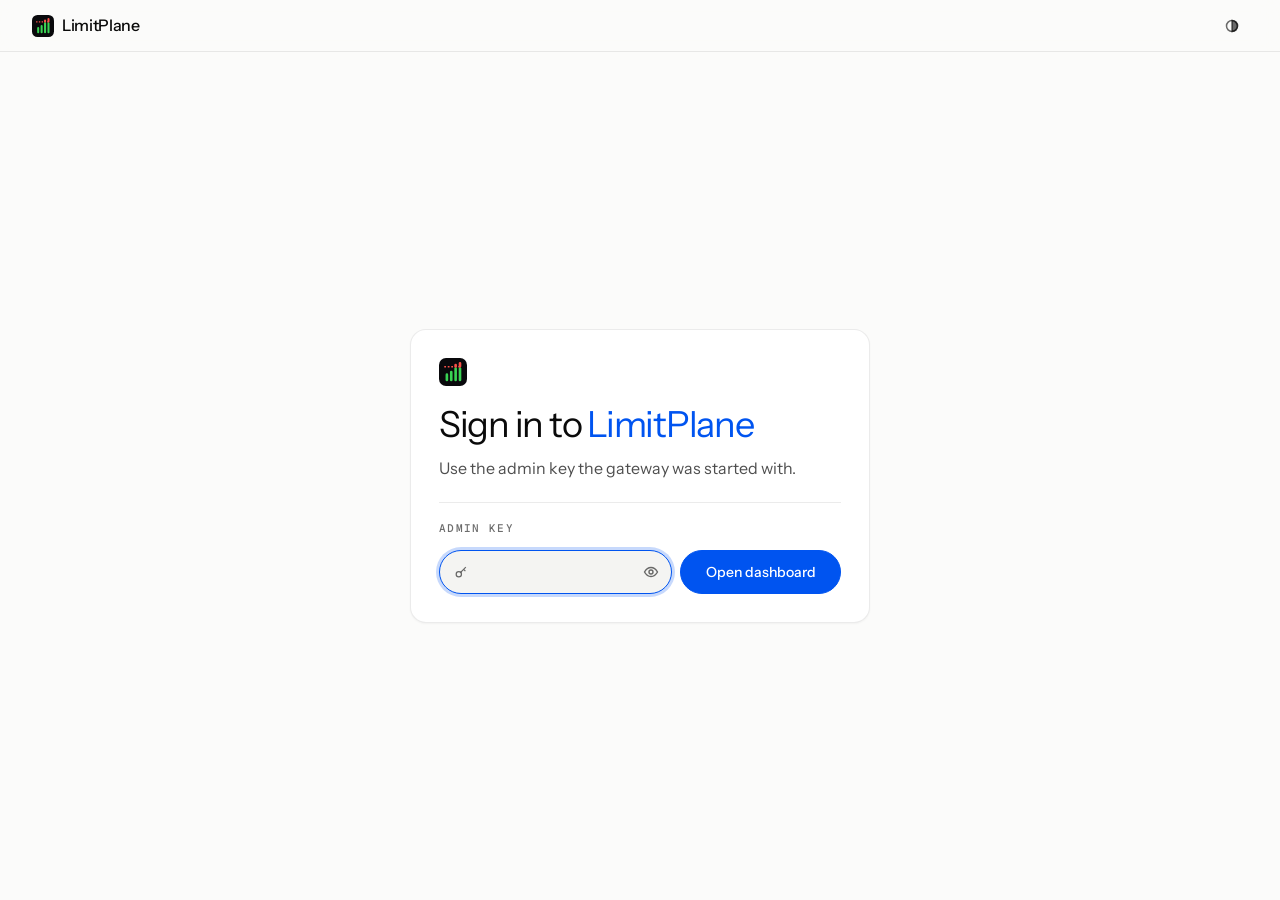
==== commit 259ff18d: "dashboard: lighter type and a visible grid instrument sans at 400, paper background, slim top bar wi" ====
--- a/web/index.html
+++ b/web/index.html
@@ -7,7 +7,7 @@
 <link rel="icon" href="logo.svg" type="image/svg+xml">
 <link rel="preconnect" href="https://fonts.googleapis.com">
 <link rel="preconnect" href="https://fonts.gstatic.com" crossorigin>
-<link rel="stylesheet" href="https://fonts.googleapis.com/css2?family=Geist:wght@400;500;600&family=Geist+Mono:wght@400;500&display=swap">
+<link rel="stylesheet" href="https://fonts.googleapis.com/css2?family=Instrument+Sans:wght@400;500&family=Geist+Mono:wght@400;500&display=swap">
 <link rel="stylesheet" href="app.css">
 <script>
 // relative api/ URLs need a trailing slash: /_limitplane -> /_limitplane/
@@ -16,7 +16,7 @@
 </head>
 <body>
 <a class="skip" href="#main">Skip to content</a>
-<header class="nav">
+<header class="nav"><div class="navin">
   <a class="brand" href="#/overview"><img src="logo.svg" alt="" width="22" height="22">LimitPlane</a>
   <nav id="tabs" class="tabs" aria-label="Views" hidden>
     <a href="#/overview" data-tab="overview">Overview</a>
@@ -34,7 +34,7 @@
     </button>
     <button id="logout" class="btn ghost small" type="button" hidden>Sign out</button>
   </div>
-</header>
+</div></header>
 
 <main id="main" tabindex="-1" hidden>
   <div id="app" data-loading>
@@ -50,7 +50,8 @@
 
     <section data-view="overview" aria-labelledby="h-overview">
       <div class="title">
-        <h1 id="h-overview" tabindex="-1">Traffic</h1>
+        <span class="sec" aria-hidden="true">01</span>
+        <h1 id="h-overview" tabindex="-1">Traffic, <em>right now</em></h1>
         <p id="finding" class="sub" aria-live="polite">Waiting for the first requests.</p>
       </div>
 
@@ -97,7 +98,7 @@
             </div>
           </div>
           <p id="feedBar" class="feedbar" hidden></p>
-          <div class="tile feedtile">
+          <div class="feedtile">
             <ul id="feed" class="feed"></ul>
             <p id="feedEmpty" class="empty">Waiting for traffic.</p>
           </div>
@@ -108,7 +109,7 @@
         <section class="card c7" aria-labelledby="h-usage">
           <div class="ch"><h2 id="h-usage">Monthly plans</h2><span class="spacer"></span><span id="resets" class="micro"></span></div>
           <p class="meta">Each bar is the month's spend against the tier's plan; the tick marks the 80% alert line.</p>
-          <div class="tile rows tenants" id="tenants">
+          <div class="rows tenants" id="tenants">
             <div class="skel" aria-hidden="true"><i></i><i></i><i></i></div>
           </div>
         </section>
@@ -116,7 +117,7 @@
         <section class="card c5" aria-labelledby="h-routes">
           <div class="ch"><h2 id="h-routes">Routes and costs</h2></div>
           <p id="routesNote" class="meta">Longest prefix wins; any other path costs 1.</p>
-          <div class="tile rows routes" id="routes">
+          <div class="rows routes" id="routes">
             <div class="skel" aria-hidden="true"><i></i><i></i><i></i></div>
           </div>
         </section>
@@ -125,13 +126,14 @@
 
     <section data-view="clients" aria-labelledby="h-clients" hidden>
       <div class="title">
-        <h1 id="h-clients" tabindex="-1">Clients</h1>
+        <span class="sec" aria-hidden="true">02</span>
+        <h1 id="h-clients" tabindex="-1">Clients <em>and bans</em></h1>
         <p class="sub">Who is sending traffic right now, and who is cooling down.</p>
       </div>
       <div class="grid top">
         <section class="card c7" aria-labelledby="h-cl">
           <div class="ch"><h2 id="h-cl">Active clients</h2><span class="spacer"></span><span id="clCount" class="micro"></span></div>
-          <div class="cgrid" id="clients"><div class="tile rows"><div class="skel" aria-hidden="true"><i></i><i></i><i></i></div></div></div>
+          <div class="cgrid" id="clients"><div class="rows"><div class="skel" aria-hidden="true"><i></i><i></i><i></i></div></div></div>
         </section>
         <section class="card c5" aria-labelledby="h-bans">
           <div class="ch"><h2 id="h-bans">Bans</h2></div>
@@ -142,14 +144,15 @@
             <button class="btn primary" type="submit">Ban client</button>
           </form>
           <p id="banMsg" class="msg bad" role="alert"></p>
-          <div class="tile rows bans" id="bans"><div class="skel" aria-hidden="true"><i></i><i></i></div></div>
+          <div class="rows bans" id="bans"><div class="skel" aria-hidden="true"><i></i><i></i></div></div>
         </section>
       </div>
     </section>
 
     <section data-view="policy" aria-labelledby="h-policy" hidden>
       <div class="title">
-        <h1 id="h-policy" tabindex="-1">Policy</h1>
+        <span class="sec" aria-hidden="true">03</span>
+        <h1 id="h-policy" tabindex="-1">Policy, <em>hot reloaded</em></h1>
         <p class="sub">Edits swap in atomically; requests already in flight finish under the old policy.</p>
       </div>
       <div class="grid top">
@@ -165,7 +168,7 @@
         </section>
         <section class="card c4" aria-labelledby="h-tiers">
           <div class="ch"><h2 id="h-tiers">Tiers</h2></div>
-          <div class="tile rows tiers cv" id="tiers"><div class="skel" aria-hidden="true"><i></i><i></i></div></div>
+          <div class="rows tiers cv" id="tiers"><div class="skel" aria-hidden="true"><i></i><i></i></div></div>
           <p id="tierNote" class="meta"></p>
         </section>
       </div>
@@ -173,7 +176,8 @@
 
     <section data-view="try" aria-labelledby="h-try" hidden>
       <div class="title">
-        <h1 id="h-try" tabindex="-1">Try it</h1>
+        <span class="sec" aria-hidden="true">04</span>
+        <h1 id="h-try" tabindex="-1">Try it <em>live</em></h1>
         <p class="sub">Fire requests at the demo routes to watch limits trip.</p>
       </div>
       <section class="card" aria-labelledby="h-fire">
@@ -194,9 +198,9 @@
 
 <section id="login" class="login" hidden>
   <form id="loginForm" class="card lcard">
-    <div class="tile lhead">
+    <div class="lhead">
       <img src="logo.svg" alt="" width="28" height="28">
-      <h1>Sign in</h1>
+      <h1>Sign in to <em>LimitPlane</em></h1>
       <p>Use the admin key the gateway was started with.</p>
     </div>
     <input type="text" autocomplete="username" value="admin" hidden>
@@ -226,13 +230,13 @@
     <button id="dFilter" class="btn" type="button">Only this client</button>
     <button id="dCopy" class="btn" type="button">Copy JSON</button>
   </div>
-  <dl id="dList" class="tile kv cv"></dl>
+  <dl id="dList" class="kv cv"></dl>
 </aside>
 <div id="scrim" class="scrim" hidden></div>
 
 <dialog id="help" class="dlg help" aria-labelledby="helpTitle">
   <h2 id="helpTitle">Keyboard shortcuts</h2>
-  <dl class="tile kv cv keys">
+  <dl class="kv cv keys">
     <div><dt><kbd><span class="mod">⌘</span>K</kbd></dt><dd>Open the command palette</dd></div>
     <div><dt><kbd>/</kbd></dt><dd>Filter the decision feed</dd></div>
     <div><dt><kbd>p</kbd></dt><dd>Pause or resume the feed</dd></div>
@@ -247,7 +251,7 @@
 <dialog id="palette" class="dlg palette" aria-label="Command palette">
   <div class="psearch">
     <svg width="16" height="16" viewBox="0 0 16 16" fill="none" stroke="currentColor" stroke-width="1.5" aria-hidden="true"><circle cx="7" cy="7" r="4.5"/><path d="m10.5 10.5 3 3"/></svg>
-    <input id="palQ" role="combobox" aria-expanded="true" aria-controls="palList" aria-autocomplete="list" aria-label="Type a command, or a client to ban" placeholder="Type a command, or a client to ban" autocomplete="off" spellcheck="false">
+    <input id="palQ" role="combobox" aria-expanded="true" aria-controls="palList" aria-autocomplete="list" aria-label="Type a command, or a client to ban" placeholder="Command, or a client to ban" autocomplete="off" spellcheck="false">
     <kbd>esc</kbd>
   </div>
   <ul id="palList" class="plist" role="listbox" aria-label="Commands"></ul>
--- a/web/app.css
+++ b/web/app.css
@@ -1,73 +1,84 @@
-/* White slabs on a grey page: an outer --panel (radius 20, padding 10) holds --tile insets (radius 14). No card shadows;
-   only floating layers (tooltip, drawer, dialogs, toasts) get one. Grid is 12 columns, gap 12. */
+/* Paper page, white cards with hairlines, a visible column framed by vertical rules. Grid is 12 columns, gap 16.
+   --tile is only for surfaces that hold live data (chart, globe, editor, request output). */
 :root {
-  --bg: #ececec; --panel: #fff; --tile: #f5f5f5; --text: #171717; --muted: #6b6b6b;
-  --line: rgb(0 0 0 / .07); --control: rgb(0 0 0 / .15); --surface: rgb(0 0 0 / .035); --active: rgb(0 0 0 / .065);
-  --primary: #0a84ff; --ok: #22c55e; --warn: #f59e0b; --bad: #ef4444;
+  --bg: #fbfbfa; --panel: #fff; --tile: #f4f4f2; --text: #0a0a0a; --muted: rgb(10 10 10 / .6); --body: rgb(10 10 10 / .72);
+  --line: rgb(10 10 10 / .08); --control: rgb(10 10 10 / .16); --surface: rgb(10 10 10 / .035); --active: rgb(10 10 10 / .06);
+  --primary: #0054f0; --ok: #22c55e; --warn: #f59e0b; --bad: #ef4444;
   /* text-weight variants so data colours stay readable on white */
   --ok-ink: #15803d; --warn-ink: #b45309; --bad-ink: #dc2626;
-  --bar: rgb(23 23 23 / .5); --shadow: 0 8px 28px rgb(0 0 0 / .08);
-  --sans: "Geist", ui-sans-serif, system-ui, sans-serif;
+  --bar: rgb(10 10 10 / .5); --card-shadow: 0 1px 2px rgb(0 0 0 / .04); --shadow: 0 12px 32px rgb(0 0 0 / .08);
+  --sans: "Instrument Sans", ui-sans-serif, system-ui, sans-serif;
   --mono: "Geist Mono", ui-monospace, "SF Mono", Menlo, monospace;
   --ease: cubic-bezier(.2, .8, .2, 1);
-  --gap: 12px;
+  --gap: 16px; --navh: 52px;
   color-scheme: light;
 }
 @media (prefers-color-scheme: dark) {
   :root:not([data-theme=light]) {
-    --bg: #08080a; --panel: #0f0f11; --tile: #18181b; --text: #ededed; --muted: #8b8b93;
-    --line: rgb(255 255 255 / .08); --control: rgb(255 255 255 / .16); --surface: rgb(255 255 255 / .04); --active: rgb(255 255 255 / .08);
-    --ok-ink: var(--ok); --warn-ink: var(--warn); --bad-ink: #f87171; --bar: rgb(237 237 237 / .55); --shadow: 0 16px 48px rgb(0 0 0 / .5);
+    --bg: #0b0b0c; --panel: #111113; --tile: #18181b; --text: #f2f2f2; --muted: rgb(242 242 242 / .6); --body: rgb(242 242 242 / .72);
+    --line: rgb(242 242 242 / .08); --control: rgb(242 242 242 / .16); --surface: rgb(242 242 242 / .04); --active: rgb(242 242 242 / .08);
+    --primary: #3d7bff; --ok-ink: var(--ok); --warn-ink: var(--warn); --bad-ink: #f87171; --bar: rgb(242 242 242 / .55);
+    --card-shadow: none; --shadow: 0 16px 48px rgb(0 0 0 / .5);
     color-scheme: dark;
   }
 }
 :root[data-theme=dark] {
-  --bg: #08080a; --panel: #0f0f11; --tile: #18181b; --text: #ededed; --muted: #8b8b93;
-  --line: rgb(255 255 255 / .08); --control: rgb(255 255 255 / .16); --surface: rgb(255 255 255 / .04); --active: rgb(255 255 255 / .08);
-  --ok-ink: var(--ok); --warn-ink: var(--warn); --bad-ink: #f87171; --bar: rgb(237 237 237 / .55); --shadow: 0 16px 48px rgb(0 0 0 / .5);
+  --bg: #0b0b0c; --panel: #111113; --tile: #18181b; --text: #f2f2f2; --muted: rgb(242 242 242 / .6); --body: rgb(242 242 242 / .72);
+  --line: rgb(242 242 242 / .08); --control: rgb(242 242 242 / .16); --surface: rgb(242 242 242 / .04); --active: rgb(242 242 242 / .08);
+  --primary: #3d7bff; --ok-ink: var(--ok); --warn-ink: var(--warn); --bad-ink: #f87171; --bar: rgb(242 242 242 / .55);
+  --card-shadow: none; --shadow: 0 16px 48px rgb(0 0 0 / .5);
   color-scheme: dark;
 }
 
 * { box-sizing: border-box; }
-html { overflow-x: clip; scroll-padding-top: 84px; }
-body { margin: 0; background: var(--bg); color: var(--text); font: 15px/1.6 var(--sans); -webkit-font-smoothing: antialiased; overflow-x: clip; font-variant-numeric: tabular-nums; }
+html { overflow-x: clip; scroll-padding-top: 72px; }
+body { margin: 0; background: var(--bg); color: var(--text); font: 16px/1.6 var(--sans); -webkit-font-smoothing: antialiased; overflow-x: clip; }
 button, input, textarea, select { font: inherit; color: inherit; }
 button { cursor: pointer; }
 :focus-visible { outline: 2px solid var(--primary); outline-offset: 2px; border-radius: 6px; }
 [hidden] { display: none !important; }
 .mono, code, .num, .kpi b, kbd { font-family: var(--mono); font-variant-numeric: tabular-nums; }
 .sr { position: absolute; width: 1px; height: 1px; overflow: hidden; clip-path: inset(50%); white-space: nowrap; }
-.skip { position: absolute; left: 12px; top: -48px; background: var(--text); color: var(--bg); padding: 8px 12px; border-radius: 10px; z-index: 50; }
+.skip { position: absolute; left: 12px; top: -48px; background: var(--text); color: var(--bg); padding: 8px 12px; border-radius: 999px; z-index: 50; }
 .skip:focus { top: 8px; }
 .spacer { flex: 1; }
-.meta { color: var(--muted); font-size: 13px; margin: 0; }
-.micro { font: 500 11px/1.4 var(--mono); text-transform: uppercase; letter-spacing: .08em; color: var(--muted); }
+.meta { color: var(--muted); font-size: 14px; margin: 0; }
+.micro { font: 500 11px/1.4 var(--mono); text-transform: uppercase; letter-spacing: .12em; color: var(--muted); }
 kbd { font-size: 11px; line-height: 1; padding: 2px 5px; border: 1px solid var(--control); border-radius: 5px; color: var(--muted); background: none; font-weight: 400; }
-h1, h2 { letter-spacing: -.03em; line-height: 1.1; font-weight: 600; }
-
-/* floating glass pill nav */
-.nav { position: fixed; top: 12px; left: 50%; transform: translateX(-50%); z-index: 30; width: min(760px, calc(100% - 24px)); height: 48px; display: flex; align-items: center; gap: 8px; padding: 0 8px 0 14px; border: 1px solid var(--line); border-radius: 14px; background: color-mix(in srgb, var(--panel) 70%, transparent); backdrop-filter: blur(12px); -webkit-backdrop-filter: blur(12px); }
-.brand { display: flex; align-items: center; gap: 8px; font-weight: 600; letter-spacing: -.035em; color: var(--text); text-decoration: none; margin-right: 8px; flex: none; }
-.tabs { display: flex; gap: 2px; }
-.tabs a { display: flex; align-items: center; height: 30px; padding: 0 12px; border-radius: 999px; font: 12px var(--mono); color: var(--muted); text-decoration: none; transition: color .15s var(--ease), background .15s var(--ease); }
+h1, h2 { font-weight: 400; letter-spacing: -.035em; line-height: 1.05; }
+h1 em, h2 em { font-style: normal; color: var(--primary); }
+
+/* slim full-width bar */
+.nav { position: fixed; inset: 0 0 auto; z-index: 30; height: var(--navh); border-bottom: 1px solid var(--line); background: color-mix(in srgb, var(--bg) 86%, transparent); backdrop-filter: blur(12px); -webkit-backdrop-filter: blur(12px); }
+.navin { max-width: 1264px; height: 100%; margin: 0 auto; padding: 0 24px; display: flex; align-items: center; gap: 8px; }
+.brand { display: flex; align-items: center; gap: 8px; font-weight: 500; letter-spacing: -.02em; color: var(--text); text-decoration: none; margin-right: 20px; flex: none; }
+.tabs { display: flex; align-self: stretch; gap: 4px; }
+.tabs a { position: relative; display: flex; align-items: center; padding: 0 10px; font-size: 14px; color: var(--muted); text-decoration: none; transition: color .15s var(--ease); }
 .tabs a:hover { color: var(--text); }
-.tabs a[aria-current=page] { color: var(--bg); background: var(--text); }
+.tabs a[aria-current=page] { color: var(--text); }
+.tabs a[aria-current=page]::after { content: ""; position: absolute; left: 10px; right: 10px; bottom: 0; height: 2px; background: var(--primary); }
+.tabs a:focus-visible { outline-offset: -6px; }
 .tools { display: flex; align-items: center; gap: 4px; margin-left: auto; }
-.ibtn { width: 32px; height: 32px; flex: none; display: inline-grid; place-items: center; padding: 0; border: 1px solid transparent; border-radius: 8px; background: none; color: var(--muted); font: 500 14px var(--mono); transition: color .15s var(--ease), background .15s var(--ease), border-color .15s var(--ease); }
+.ibtn { width: 32px; height: 32px; flex: none; display: inline-grid; place-items: center; padding: 0; border: 1px solid transparent; border-radius: 999px; background: none; color: var(--muted); font: 500 14px var(--mono); transition: color .15s var(--ease), background .15s var(--ease), border-color .15s var(--ease); }
 .ibtn:hover { color: var(--text); background: var(--surface); border-color: var(--line); }
 .ibtn[aria-pressed=true] { color: var(--text); background: var(--active); }
 
-main { max-width: 1264px; margin: 0 auto; padding: 76px 24px 56px; outline: none; }
-.strip { display: flex; flex-wrap: wrap; align-items: center; gap: 8px; padding: 8px 0 0; min-height: 44px; }
+/* the visible column: vertical rules at the content edges */
+main { max-width: 1264px; min-height: 100vh; margin: 0 auto; padding: calc(var(--navh) + 8px) 40px 56px; border-inline: 1px solid var(--line); outline: none; }
+.strip { display: flex; flex-wrap: wrap; align-items: center; gap: 8px; min-height: 44px; }
 .stamp { font: 12px var(--mono); color: var(--muted); }
 .stamp.bad { color: var(--bad-ink); }
-.title { margin: 24px 0 20px; }
-h1 { font-size: 32px; margin: 0; }
+/* section head: full-bleed rule underneath, ticks where it crosses the column rules, number in the gutter */
+.title { position: relative; margin: 40px 0 32px; padding-bottom: 32px; }
+.title::after { content: ""; position: absolute; left: -100vw; right: -100vw; bottom: 0; height: 1px; background: var(--line); }
+.title::before { content: ""; position: absolute; left: -45px; right: -45px; bottom: -4px; height: 9px; border-inline: 1px solid var(--control); }
+.sec { position: absolute; left: -32px; top: 10px; font: 500 11px var(--mono); letter-spacing: .12em; color: var(--muted); }
+h1 { font-size: 48px; margin: 0; }
 h1:focus { outline: none; }
-.sub { color: var(--muted); margin: 8px 0 0; max-width: 72ch; min-height: 21px; }
-
-.notice { margin-top: 12px; padding: 10px 14px; border: 1px solid color-mix(in oklab, var(--warn) 40%, transparent); background: color-mix(in oklab, var(--warn) 10%, var(--panel)); color: var(--warn-ink); border-radius: 14px; font-size: 13px; }
-.notice b { font-weight: 600; }
+.sub { color: var(--body); margin: 12px 0 0; max-width: 64ch; min-height: 26px; }
+
+.notice { margin-top: 12px; padding: 10px 14px; border: 1px solid color-mix(in oklab, var(--warn) 40%, transparent); background: color-mix(in oklab, var(--warn) 10%, var(--panel)); color: var(--warn-ink); border-radius: 12px; font-size: 14px; }
+.notice b { font-weight: 500; }
 
 .grid { display: grid; gap: var(--gap); grid-template-columns: repeat(12, minmax(0, 1fr)); margin-bottom: var(--gap); }
 .grid > * { grid-column: span 12; min-width: 0; }
@@ -76,29 +87,30 @@
   .c4 { grid-column: span 4; } .c5 { grid-column: span 5; } .c7 { grid-column: span 7; } .c8 { grid-column: span 8; }
 }
 
-/* nested card */
-.card { background: var(--panel); border: 1px solid var(--line); box-shadow: 0 1px 0 rgb(0 0 0 / .03); border-radius: 20px; padding: 10px; display: flex; flex-direction: column; gap: 10px; }
-.ch { display: flex; align-items: center; gap: 8px; min-height: 32px; padding: 0 2px 0 8px; flex-wrap: wrap; }
-.ch h2 { margin: 0; font: 500 12px/1.4 var(--mono); text-transform: uppercase; letter-spacing: .08em; }
-.card > .meta, .card > .msg, .card > .filters, .card > .feedbar, .card > .banform, .card > .row { margin-left: 8px; margin-right: 8px; }
+/* cards: white, hairline, numbered heading */
+[data-view] { counter-reset: card; }
+.card { background: var(--panel); border: 1px solid var(--line); box-shadow: var(--card-shadow); border-radius: 16px; padding: 18px 20px 20px; display: flex; flex-direction: column; gap: 12px; }
+.ch { display: flex; align-items: center; gap: 8px; min-height: 32px; flex-wrap: wrap; }
+.ch h2 { margin: 0; font-size: 20px; letter-spacing: -.02em; display: flex; align-items: baseline; }
+.ch h2::before { counter-increment: card; content: counter(card, decimal-leading-zero); font: 500 11px var(--mono); letter-spacing: .12em; color: var(--muted); margin-right: 12px; transform: translateY(-2px); }
 .card > .msg:empty { display: none; }
-.tile { background: var(--tile); border-radius: 14px; }
-
-/* kpis: one panel of tiles */
-.kpis { display: grid; grid-template-columns: repeat(3, 1fr); gap: 8px; padding: 10px; background: var(--panel); border: 1px solid var(--line); box-shadow: 0 1px 0 rgb(0 0 0 / .03); border-radius: 20px; }
-.kpi { background: var(--tile); border-radius: 14px; padding: 12px 14px 14px; min-width: 0; }
-.kpi span { display: block; font: 500 11px/1.4 var(--mono); text-transform: uppercase; letter-spacing: .08em; color: var(--muted); white-space: nowrap; overflow: hidden; text-overflow: ellipsis; }
-.kpi b { display: block; font-size: 26px; line-height: 34px; font-weight: 500; letter-spacing: -.04em; margin-top: 6px; }
-.kpi small { font-size: 13px; color: var(--muted); font-weight: 400; margin-left: 2px; letter-spacing: 0; }
+.tile { background: var(--tile); border-radius: 12px; }
+
+/* kpis: one card, cells split by hairlines */
+.kpis { display: grid; grid-template-columns: repeat(3, 1fr); gap: 1px; background: var(--line); border: 1px solid var(--line); box-shadow: var(--card-shadow); border-radius: 16px; overflow: hidden; }
+.kpi { background: var(--panel); padding: 18px 20px 20px; min-width: 0; }
+.kpi span { display: block; font: 500 11px/1.4 var(--mono); text-transform: uppercase; letter-spacing: .12em; color: var(--muted); white-space: nowrap; overflow: hidden; text-overflow: ellipsis; }
+.kpi b { display: block; font-size: 30px; line-height: 38px; font-weight: 400; letter-spacing: -.04em; margin-top: 10px; }
+.kpi small { font-size: 13px; color: var(--muted); margin-left: 2px; letter-spacing: 0; }
 .globetile { flex: 1; position: relative; min-height: 168px; }
 #globe { position: absolute; inset: 0; width: 100%; height: 100%; display: block; }
 
-/* controls */
-.btn { white-space: nowrap; height: 36px; border: 1px solid var(--line); background: var(--tile); border-radius: 10px; padding: 0 14px; font-size: 14px; font-weight: 500; transition: background .15s var(--ease), border-color .15s var(--ease), color .15s var(--ease); display: inline-flex; align-items: center; gap: 8px; }
-.btn:hover:not(:disabled) { border-color: var(--control); background: var(--active); }
+/* controls: pills */
+.btn { white-space: nowrap; height: 40px; border: 1px solid var(--line); background: var(--panel); border-radius: 999px; padding: 0 18px; font-size: 14px; font-weight: 500; transition: background .15s var(--ease), border-color .15s var(--ease), color .15s var(--ease); display: inline-flex; align-items: center; gap: 8px; }
+.btn:hover:not(:disabled) { border-color: var(--control); background: var(--surface); }
 .btn.primary { background: var(--primary); color: #fff; border-color: var(--primary); }
-.btn.primary:hover:not(:disabled) { background: color-mix(in srgb, var(--primary) 88%, #000); border-color: transparent; }
-.btn.small { height: 30px; padding: 0 10px; font-size: 12px; border-radius: 8px; }
+.btn.primary:hover:not(:disabled) { background: color-mix(in srgb, var(--primary) 86%, #000); border-color: transparent; }
+.btn.small { height: 32px; padding: 0 12px; font-size: 13px; }
 .btn.ghost { background: none; border-color: transparent; color: var(--muted); }
 .btn.ghost:hover:not(:disabled) { color: var(--text); background: var(--surface); border-color: var(--line); }
 .btn:disabled { color: var(--muted); cursor: not-allowed; background: none; border-style: dashed; border-color: var(--control); }
@@ -106,12 +118,12 @@
 .btn[aria-pressed=true] { background: var(--active); border-color: var(--control); }
 .link { background: none; border: 0; padding: 0; text-align: left; color: var(--text); text-decoration: underline; text-decoration-color: var(--control); text-underline-offset: 3px; }
 .link:hover { color: var(--primary); text-decoration-color: currentColor; }
-input, textarea, select { background: var(--tile); border: 1px solid var(--line); border-radius: 10px; padding: 0 12px; height: 36px; min-width: 0; width: 100%; transition: border-color .15s var(--ease); }
-input:focus-visible, textarea:focus-visible { outline: none; border-color: var(--primary); box-shadow: 0 0 0 3px color-mix(in srgb, var(--primary) 25%, transparent); }
+input, textarea, select { background: var(--panel); border: 1px solid var(--control); border-radius: 10px; padding: 0 12px; height: 40px; min-width: 0; width: 100%; font-size: 15px; transition: border-color .15s var(--ease); }
+input:focus-visible, textarea:focus-visible { outline: none; border-color: var(--primary); box-shadow: 0 0 0 3px color-mix(in srgb, var(--primary) 22%, transparent); }
 input::placeholder { color: var(--muted); opacity: 1; }
-label { display: grid; gap: 6px; font-size: 13px; color: var(--muted); font-weight: 500; }
+label { display: grid; gap: 6px; font-size: 14px; color: var(--muted); }
 label.sr { display: block; }
-textarea.tile { color: var(--text); height: auto; padding: 14px 16px; width: 100%; min-height: 440px; font: 12.5px/1.65 var(--mono); resize: vertical; tab-size: 2; background: var(--tile); border-color: transparent; border-radius: 14px; }
+textarea.tile { color: var(--text); height: auto; padding: 14px 16px; width: 100%; min-height: 440px; font: 12.5px/1.65 var(--mono); resize: vertical; tab-size: 2; border-color: transparent; }
 textarea[aria-invalid=true] { border-color: var(--bad); }
 .row { display: flex; gap: 12px 8px; flex-wrap: wrap; align-items: end; }
 .row .grow { flex: 1 1 220px; }
@@ -125,7 +137,7 @@
 .dot { width: 6px; height: 6px; border-radius: 50%; background: currentColor; }
 .pill.live .dot { animation: pulse 1.6s var(--ease) infinite; }
 @keyframes pulse { 50% { opacity: .3; } }
-.state { font: 12px var(--mono); color: var(--muted); display: inline-flex; align-items: center; gap: 6px; margin-left: 4px; }
+.state { font: 12px var(--mono); color: var(--muted); display: inline-flex; align-items: center; gap: 6px; margin-left: 8px; }
 .state.dirty { color: var(--warn-ink); }
 .state.dirty::before { content: ""; width: 6px; height: 6px; border-radius: 50%; background: currentColor; }
 
@@ -136,14 +148,14 @@
 /* chart */
 .plot { position: relative; flex: 1; min-height: 300px; }
 .chart { position: absolute; inset: 8px 6px 4px; width: calc(100% - 12px); height: calc(100% - 12px); display: block; touch-action: pan-y; cursor: crosshair; }
-.tip { position: absolute; top: 14px; pointer-events: none; background: var(--panel); border: 1px solid var(--line); border-radius: 12px; padding: 8px 10px; font: 12px/1.5 var(--mono); box-shadow: var(--shadow); white-space: nowrap; z-index: 2; }
+.tip { position: absolute; top: 14px; pointer-events: none; background: var(--panel); border: 1px solid var(--line); border-radius: 10px; padding: 8px 10px; font: 12px/1.5 var(--mono); box-shadow: var(--shadow); white-space: nowrap; z-index: 2; }
 .tip b { display: block; color: var(--muted); font-weight: 400; margin-bottom: 2px; }
 .tip > span { display: flex; justify-content: space-between; gap: 16px; }
 .tip > span > span { display: flex; align-items: center; }
 
 /* decisions feed */
-.feedcard { display: flex; flex-direction: column; }
-.filters { display: grid; gap: 8px; }
+.feedcard { display: flex; flex-direction: column; overflow: hidden; }
+.filters { display: grid; gap: 10px; }
 .chips { display: flex; gap: 4px; overflow-x: auto; scrollbar-width: none; }
 .chip { flex: none; height: 28px; padding: 0 12px; background: var(--tile); border: 0; border-radius: 999px; color: var(--muted); white-space: nowrap; font: 12px var(--mono); transition: color .15s var(--ease), background .15s var(--ease); }
 .chip:hover { color: var(--text); }
@@ -151,58 +163,58 @@
 .chip .n { margin-left: 6px; opacity: .65; }
 .search { position: relative; }
 .search input { padding-right: 32px; }
-.search kbd { position: absolute; right: 10px; top: 10px; pointer-events: none; }
+.search kbd { position: absolute; right: 12px; top: 12px; pointer-events: none; }
 .search input:focus ~ kbd { display: none; }
-.feedbar { margin-top: 0; margin-bottom: 0; padding: 6px 10px; font: 12px var(--mono); color: var(--warn-ink); background: color-mix(in oklab, var(--warn) 10%, transparent); border-radius: 10px; }
-.feedtile { flex: 1 1 auto; display: flex; flex-direction: column; padding: 4px; min-height: 0; }
+.feedbar { margin: 0; padding: 6px 10px; font: 12px var(--mono); color: var(--warn-ink); background: color-mix(in oklab, var(--warn) 10%, transparent); border-radius: 8px; }
+.feedtile { flex: 1 1 auto; display: flex; flex-direction: column; min-height: 0; border-top: 1px solid var(--line); margin: 0 -20px -20px; }
 .feed { list-style: none; margin: 0; padding: 0; flex: 1 1 0; min-height: 300px; overflow-y: auto; font: 12.5px/1.4 var(--mono); }
 .feed li + li { border-top: 1px solid var(--line); }
-.feed button { width: 100%; display: grid; grid-template-columns: 64px minmax(0, 1fr) auto; gap: 10px; align-items: center; min-height: 34px; padding: 4px 10px; background: none; border: 0; border-radius: 10px; text-align: left; }
+.feed button { width: 100%; display: grid; grid-template-columns: 64px minmax(0, 1fr) auto; gap: 10px; align-items: center; min-height: 36px; padding: 4px 20px; background: none; border: 0; text-align: left; }
 .feed button:hover { background: var(--surface); }
-.feed button[aria-current=true] { background: var(--active); }
+.feed button[aria-current=true] { background: var(--active); box-shadow: inset 2px 0 0 var(--primary); }
 .feed button:focus-visible { outline-offset: -2px; }
 .feed time { color: var(--muted); }
 .feed .path { overflow: hidden; text-overflow: ellipsis; white-space: nowrap; }
 .feed .path i { font-style: normal; color: var(--muted); margin-left: 6px; }
 .feed .pill:not(.warn):not(.bad) { background: none; border-color: transparent; padding: 0; }
-.empty { color: var(--muted); font-size: 13px; padding: 12px 0; margin: 0; }
+.empty { color: var(--muted); font-size: 14px; padding: 12px 0; margin: 0; }
 .feedtile .empty { text-align: center; padding: 28px 0; }
 .feed:empty { flex: none; min-height: 0; }
 
-/* lists as grid rows, inside a tile */
-.rows { font-size: 13px; padding: 2px 14px; }
+/* lists as grid rows split by hairlines */
+.rows { font-size: 14px; }
 .rows .hd, .rows .r { display: grid; align-items: center; column-gap: 16px; }
-.rows .hd { font: 500 11px/1.4 var(--mono); text-transform: uppercase; letter-spacing: .08em; color: var(--muted); padding: 10px 0 8px; }
-.rows .r { min-height: 52px; padding: 8px 0; border-top: 1px solid var(--line); }
-.rows .num { text-align: right; display: block; }
-.rows .sub2 { display: block; font-size: 12px; color: var(--muted); }
-.rows .state-row { padding: 16px 0; color: var(--muted); text-align: center; margin: 4px 0; border-top: 1px solid var(--line); }
+.rows .hd { font: 500 11px/1.4 var(--mono); text-transform: uppercase; letter-spacing: .12em; color: var(--muted); padding: 4px 0 10px; }
+.rows .r { min-height: 56px; padding: 10px 0; border-top: 1px solid var(--line); }
+.rows .num { text-align: right; display: block; font-variant-numeric: tabular-nums; }
+.rows .sub2 { display: block; font-size: 13px; color: var(--muted); }
+.rows .state-row { padding: 16px 0; color: var(--muted); text-align: center; border-top: 1px solid var(--line); }
 .rows .state-row:first-child { border-top: 0; }
 .rows .state-row.bad { color: var(--bad-ink); }
 .tenants .hd, .tenants .r { grid-template-columns: minmax(150px, 1fr) minmax(150px, 1.8fr) 64px 64px; }
 .bans .hd, .bans .r { grid-template-columns: minmax(0, 1fr) minmax(0, 1fr) auto; }
 .routes .hd, .routes .r { grid-template-columns: minmax(0, 1fr) 80px 84px; }
-.tiers .r { grid-template-columns: 120px minmax(0, 1fr); align-items: baseline; min-height: 0; padding: 12px 0; }
+.tiers .r { grid-template-columns: 120px minmax(0, 1fr); align-items: baseline; min-height: 0; padding: 14px 0; }
 .rows.cv .r:first-child { border-top: 0; }
 .cv .lbl { font: 12px var(--mono); color: var(--muted); }
+.rows .r > * { min-width: 0; }
+.rows .ell { overflow: hidden; text-overflow: ellipsis; white-space: nowrap; }
 
 /* client gallery */
-.cgrid { display: grid; grid-template-columns: repeat(auto-fill, minmax(176px, 1fr)); gap: 8px; }
+.cgrid { display: grid; grid-template-columns: repeat(auto-fill, minmax(184px, 1fr)); gap: 10px; }
 .cgrid > .rows { grid-column: 1 / -1; }
-.ccard { background: var(--tile); border-radius: 14px; padding: 12px 10px 10px 14px; display: grid; gap: 8px; min-width: 0; align-content: start; }
+.ccard { background: var(--panel); border: 1px solid var(--line); border-radius: 12px; padding: 14px 12px 12px 16px; display: grid; gap: 8px; min-width: 0; align-content: start; transition: border-color .15s var(--ease); }
+.ccard:hover { border-color: var(--control); }
 .ctop { display: flex; align-items: center; gap: 8px; min-width: 0; }
 .ctop .cid { flex: 1; min-width: 0; font: 500 13px var(--mono); overflow: hidden; text-overflow: ellipsis; white-space: nowrap; }
 .arrow { flex: none; width: 28px; height: 28px; border-radius: 50%; display: grid; place-items: center; padding: 0; background: var(--panel); border: 1px solid var(--line); color: var(--muted); transition: color .15s var(--ease), border-color .15s var(--ease); }
-.arrow:hover { color: var(--text); border-color: var(--control); }
+.arrow:hover { color: var(--primary); border-color: currentColor; }
 .ccard .sub2 { font: 12px/1.5 var(--mono); color: var(--muted); margin: 0; }
 .cfoot { display: flex; align-items: center; justify-content: space-between; gap: 8px; margin-top: 2px; }
-.rows .r > * { min-width: 0; }
-.rows .ell { overflow: hidden; text-overflow: ellipsis; white-space: nowrap; }
-.rows .btn.small, .ccard .btn.small { background: var(--panel); }
 
 .plan { position: relative; height: 6px; background: var(--active); border-radius: 3px; margin-top: 6px; }
 .plan i { display: block; height: 100%; background: var(--bar); border-radius: 3px; transition: width .4s var(--ease); }
-.plan::after { content: ""; position: absolute; left: 80%; top: -3px; width: 1px; height: 12px; background: var(--muted); opacity: .8; }
+.plan::after { content: ""; position: absolute; left: 80%; top: -3px; width: 1px; height: 12px; background: var(--muted); }
 .plan.warn i { background: var(--warn); } .plan.bad i { background: var(--bad); }
 .plan-l { display: flex; justify-content: space-between; align-items: center; gap: 8px; font: 12px var(--mono); color: var(--muted); }
 .plan-l b { color: var(--text); font-weight: 400; }
@@ -213,115 +225,121 @@
 .banform { display: grid; grid-template-columns: 1fr 88px; gap: 12px 8px; align-items: end; }
 .banform .wide { grid-column: 1 / -1; }
 .banform .btn { grid-column: 1 / -1; justify-content: center; }
-.msg { font-size: 13px; min-height: 1.5em; margin: 0; }
+.msg { font-size: 14px; min-height: 1.5em; margin: 0; }
 .msg.bad { color: var(--bad-ink); } .msg.ok { color: var(--ok-ink); }
 .msg.err { border: 1px solid color-mix(in oklab, var(--bad) 35%, transparent); background: color-mix(in oklab, var(--bad) 8%, transparent); color: var(--bad-ink); border-radius: 10px; padding: 8px 12px; font: 12.5px var(--mono); white-space: pre-wrap; }
 pre.out { padding: 14px 16px; font: 12.5px/1.6 var(--mono); white-space: pre-wrap; word-break: break-all; max-height: 320px; overflow: auto; margin: 0; }
-.card > .tile + .meta { padding-top: 0; }
 
 /* loading: the final layout in flat grey, no shimmer */
 .skel { display: grid; gap: 28px; padding: 18px 0; }
 .skel i { display: block; height: 14px; background: var(--active); border-radius: 4px; }
 .skel i:nth-child(2) { width: 70%; } .skel i:nth-child(3) { width: 85%; }
-[data-loading] .kpi b { color: transparent; background: var(--active); border-radius: 4px; width: 90px; height: 26px; margin-top: 10px; margin-bottom: 4px; user-select: none; }
+[data-loading] .kpi b { color: transparent; background: var(--active); border-radius: 4px; width: 90px; height: 30px; margin-bottom: 8px; user-select: none; }
 [data-loading] .kpi b small { visibility: hidden; }
 
-/* inspector: floats below the nav */
-.drawer { position: fixed; top: 72px; right: 12px; bottom: 12px; width: min(408px, calc(100% - 24px)); background: var(--panel); border: 1px solid var(--line); border-radius: 20px; box-shadow: var(--shadow); z-index: 20; padding: 14px; overflow-y: auto; animation: slide .22s var(--ease); display: flex; flex-direction: column; gap: 12px; }
+/* inspector: floats below the bar */
+.drawer { position: fixed; top: calc(var(--navh) + 12px); right: 12px; bottom: 12px; width: min(408px, calc(100% - 24px)); background: var(--panel); border: 1px solid var(--line); border-radius: 16px; box-shadow: var(--shadow); z-index: 20; padding: 18px 20px; overflow-y: auto; animation: slide .22s var(--ease); display: flex; flex-direction: column; gap: 14px; }
 @keyframes slide { from { transform: translateX(16px); opacity: 0; } }
-.dhead { display: flex; align-items: flex-start; justify-content: space-between; gap: 8px; padding: 2px 0 0 4px; }
+.dhead { display: flex; align-items: flex-start; justify-content: space-between; gap: 8px; }
 .dtitle { display: grid; gap: 10px; min-width: 0; justify-items: start; }
 .dtitle h2 { margin: 0; font: 500 15px/1.35 var(--mono); letter-spacing: 0; word-break: break-all; }
-.why { margin: 0 4px; color: var(--muted); }
-.kv { margin: 0; font-size: 13px; }
-.kv.tile { padding: 2px 14px; }
+.why { margin: 0; color: var(--body); }
+.kv { margin: 0; font-size: 14px; border-top: 1px solid var(--line); }
 /* CV rows: mono muted label column, content on the right */
-.kv > div { display: grid; grid-template-columns: 120px minmax(0, 1fr); align-items: baseline; gap: 16px; padding: 10px 0; border-top: 1px solid var(--line); }
-.kv > div:first-child { border-top: 0; }
+.kv > div { display: grid; grid-template-columns: 120px minmax(0, 1fr); align-items: baseline; gap: 16px; padding: 10px 0; border-bottom: 1px solid var(--line); }
 .kv dt { color: var(--muted); font: 12px var(--mono); }
-.kv dd { margin: 0; font-family: var(--mono); min-width: 0; word-break: break-all; }
+.kv dd { margin: 0; font-family: var(--mono); font-size: 13px; min-width: 0; word-break: break-all; }
 .kv dd small { display: block; color: var(--muted); font-size: 12px; }
-.dact { display: flex; flex-wrap: wrap; gap: 8px; margin: 0 4px; }
+.dact { display: flex; flex-wrap: wrap; gap: 8px; }
 .scrim { display: none; }
 @media (min-width: 1180px) { body[data-drawer] main { margin-right: 432px; } }
 
 /* dialogs */
-.dlg { border: 1px solid var(--line); border-radius: 20px; background: var(--panel); color: var(--text); box-shadow: var(--shadow); animation: pop .18s var(--ease); }
-.dlg::backdrop { background: rgb(0 0 0 / .45); backdrop-filter: blur(2px); }
+.dlg { border: 1px solid var(--line); border-radius: 16px; background: var(--panel); color: var(--text); box-shadow: var(--shadow); animation: pop .18s var(--ease); }
+.dlg::backdrop { background: rgb(10 10 10 / .4); backdrop-filter: blur(2px); }
 @keyframes pop { from { opacity: 0; transform: translateY(6px) scale(.985); } }
-.help { padding: 10px; width: min(440px, calc(100% - 32px)); }
-.help h2 { margin: 8px 8px 12px; font-size: 16px; }
-.help form { margin: 10px 0 0; display: flex; justify-content: flex-end; }
+.help { padding: 20px 22px; width: min(460px, calc(100% - 32px)); }
+.help h2 { margin: 0 0 16px; font-size: 24px; }
+.help form { margin: 16px 0 0; display: flex; justify-content: flex-end; }
 .keys > div { grid-template-columns: 88px minmax(0, 1fr); }
 .keys dt { white-space: nowrap; }
-.keys dd { font-family: var(--sans); }
+.keys dd { font-family: var(--sans); font-size: 14px; }
 
 .palette { padding: 0; margin: 14vh auto auto; width: min(560px, calc(100% - 24px)); max-height: 72vh; overflow: hidden; }
 .palette[open] { display: flex; flex-direction: column; }
-.psearch { display: flex; align-items: center; gap: 10px; padding: 0 14px; height: 52px; border-bottom: 1px solid var(--line); color: var(--muted); flex: none; }
-.psearch input { flex: 1; height: 50px; border: 0; background: none; padding: 0; font-size: 15px; color: var(--text); }
+.psearch { display: flex; align-items: center; gap: 10px; padding: 0 16px; height: 56px; border-bottom: 1px solid var(--line); color: var(--muted); flex: none; }
+.psearch input { flex: 1; height: 54px; border: 0; background: none; padding: 0; font-size: 16px; color: var(--text); }
 .psearch input:focus-visible { box-shadow: none; }
 .plist { list-style: none; margin: 0; padding: 6px; overflow-y: auto; flex: 1 1 auto; min-height: 0; }
-.pgroup { padding: 10px 10px 4px; font: 500 11px/1.4 var(--mono); text-transform: uppercase; letter-spacing: .08em; color: var(--muted); }
-.pitem { display: flex; align-items: center; gap: 10px; min-height: 40px; padding: 0 10px; border-radius: 10px; cursor: pointer; }
+.pgroup { padding: 10px 10px 4px; font: 500 11px/1.4 var(--mono); text-transform: uppercase; letter-spacing: .12em; color: var(--muted); }
+.pitem { display: flex; align-items: center; gap: 10px; min-height: 40px; padding: 0 10px; border-radius: 8px; cursor: pointer; font-size: 15px; }
 .pitem > span { flex: 1; min-width: 0; overflow: hidden; text-overflow: ellipsis; white-space: nowrap; }
 .pitem small { font: 12px var(--mono); color: var(--muted); }
 .pitem[aria-selected=true] { background: var(--tile); box-shadow: inset 2px 0 0 var(--primary); }
-.pempty { padding: 24px 10px; text-align: center; color: var(--muted); font-size: 13px; }
-.pfoot { display: flex; gap: 16px; margin: 0; padding: 10px 14px; border-top: 1px solid var(--line); font-size: 12px; color: var(--muted); flex: none; }
+.pempty { padding: 24px 10px; text-align: center; color: var(--muted); font-size: 14px; }
+.pfoot { display: flex; gap: 16px; margin: 0; padding: 10px 16px; border-top: 1px solid var(--line); font-size: 12px; color: var(--muted); flex: none; }
 .pfoot kbd { margin-right: 4px; }
 
 .toasts { position: fixed; right: 16px; bottom: 16px; display: grid; gap: 8px; z-index: 40; max-width: calc(100% - 32px); }
-.toast { display: flex; align-items: baseline; gap: 10px; background: var(--panel); border: 1px solid var(--line); border-radius: 14px; padding: 10px 14px; box-shadow: var(--shadow); font-size: 13px; animation: pop .2s var(--ease); max-width: 380px; }
+.toast { display: flex; align-items: baseline; gap: 10px; background: var(--panel); border: 1px solid var(--line); border-radius: 12px; padding: 10px 14px; box-shadow: var(--shadow); font-size: 14px; animation: pop .2s var(--ease); max-width: 380px; }
 .toast::before { content: ""; flex: none; width: 7px; height: 7px; border-radius: 50%; background: var(--muted); transform: translateY(-1px); }
 .toast.ok::before { background: var(--ok); } .toast.bad::before { background: var(--bad); } .toast.warn::before { background: var(--warn); }
-.hint { margin: 24px 0 0; font-size: 12px; color: var(--muted); font-family: var(--mono); }
+.hint { margin: 32px 0 0; font-size: 12px; color: var(--muted); font-family: var(--mono); }
 .hint kbd { margin-right: 4px; }
 
 /* sign in */
 .login { min-height: 100vh; display: grid; place-items: center; padding: 84px 16px 32px; }
-.lcard { width: 100%; max-width: 440px; gap: 10px; }
-.lhead { padding: 28px 24px 24px; display: grid; justify-items: start; gap: 10px; }
-.lhead h1 { font-size: 30px; margin-top: 6px; }
-.lhead p { color: var(--muted); margin: 0; }
-.lcard .micro { display: block; margin: 6px 8px 0; }
+.lcard { width: 100%; max-width: 460px; gap: 14px; padding: 28px; }
+.lhead { display: grid; justify-items: start; gap: 12px; padding-bottom: 20px; border-bottom: 1px solid var(--line); }
+.lhead h1 { font-size: 36px; margin-top: 8px; }
+.lhead p { color: var(--body); margin: 0; }
+.lcard .micro { display: block; margin-top: 4px; }
 .cmd { display: flex; flex-wrap: wrap; gap: 8px; }
-.cpill { flex: 1 1 220px; display: flex; align-items: center; gap: 8px; height: 44px; padding: 0 4px 0 12px; background: var(--tile); border: 1px solid var(--line); border-radius: 12px; color: var(--muted); transition: border-color .15s var(--ease), box-shadow .15s var(--ease); }
-.cpill:focus-within { border-color: var(--primary); box-shadow: 0 0 0 3px color-mix(in srgb, var(--primary) 25%, transparent); }
+.cpill { flex: 1 1 220px; display: flex; align-items: center; gap: 8px; height: 44px; padding: 0 4px 0 14px; background: var(--tile); border: 1px solid var(--line); border-radius: 999px; color: var(--muted); transition: border-color .15s var(--ease), box-shadow .15s var(--ease); }
+.cpill:focus-within { border-color: var(--primary); box-shadow: 0 0 0 3px color-mix(in srgb, var(--primary) 22%, transparent); }
 .cpill input { flex: 1; height: 42px; border: 0; background: none; padding: 0; font: 13px var(--mono); color: var(--text); }
 .cpill input:focus-visible { box-shadow: none; }
-.cmd .btn { height: 44px; border-radius: 12px; flex: 1 0 auto; justify-content: center; }
-.lcard .msg { margin: 0 8px 4px; }
+.cmd .btn { height: 44px; flex: 1 0 auto; justify-content: center; }
+
+@media (max-width: 1099px) {
+  main { padding-inline: 24px; }
+  .sec { position: static; display: block; margin-bottom: 12px; }
+  .title::before { left: -29px; right: -29px; }
+}
 
 @media (max-width: 959px) {
-  .scrim { display: block; position: fixed; inset: 0; background: rgb(0 0 0 / .45); z-index: 19; }
+  .scrim { display: block; position: fixed; inset: 0; background: rgb(10 10 10 / .4); z-index: 19; }
   .drawer { top: auto; left: 8px; right: 8px; bottom: 8px; width: auto; max-height: 86vh; }
   @keyframes slide { from { transform: translateY(16px); opacity: 0; } }
 }
 
 @media (max-width: 720px) {
-  html { scroll-padding-top: 120px; }
-  .nav { height: auto; flex-wrap: wrap; padding: 6px 6px 6px 12px; row-gap: 4px; }
-  .brand { height: 36px; }
-  .tabs { order: 3; width: 100%; overflow-x: auto; scrollbar-width: none; padding-bottom: 2px; }
-  .tabs a { flex: 1 0 auto; justify-content: center; height: 36px; }
-  .ibtn { width: 36px; height: 36px; }
-  main { padding-top: 120px; }
-  .drawer { top: auto; }
+  :root { --navh: 96px; }
+  html { scroll-padding-top: 108px; }
+  .navin { flex-wrap: wrap; padding: 0 12px 0 16px; column-gap: 4px; align-content: flex-start; }
+  .brand { height: 52px; }
+  .tabs { order: 3; width: 100%; height: 44px; overflow-x: auto; scrollbar-width: none; margin-left: -10px; }
+  .tabs a { flex: none; }
+  .ibtn { width: 40px; height: 40px; }
+  :root:has(#tabs[hidden]) { --navh: 52px; }
 }
 
 @media (max-width: 640px) {
-  main { padding-left: 16px; padding-right: 16px; }
+  main { padding-inline: 16px; }
+  .title::before { left: -21px; right: -21px; }
   .hint { display: none; }
-  h1 { font-size: 28px; }
-  .title { margin: 16px 0; }
+  h1 { font-size: 36px; }
+  .title { margin: 24px 0 24px; padding-bottom: 24px; }
+  .card { padding: 16px; }
+  .feedtile { margin: 0 -16px -16px; }
+  .feed button { padding-inline: 16px; }
   .kpis { grid-template-columns: repeat(2, 1fr); }
+  .kpi { padding: 14px 16px 16px; }
   .globetile { min-height: 220px; }
-  .kpi b { font-size: 22px; }
+  .kpi b { font-size: 24px; }
   .plot { min-height: 220px; }
   .btn, input, .btn.small { height: 40px; }
-  .btn.small { padding: 0 12px; }
-  .nav .btn.small { height: 36px; }
+  .btn.small { padding: 0 14px; }
   .chip { height: 36px; }
   .feed { min-height: 320px; }
   .feed button { min-height: 44px; }
@@ -338,9 +356,10 @@
   .toasts { left: 16px; right: 16px; bottom: 12px; } .toast { max-width: none; }
   .palette { margin-top: 10vh; }
   .pfoot { display: none; }
-  .lhead { padding: 22px 18px 18px; }
-}
-.meta2 { display: none; font-size: 12px; color: var(--muted); }
+  .lcard { padding: 20px; }
+  .lhead h1 { font-size: 30px; }
+}
+.meta2 { display: none; font-size: 13px; color: var(--muted); }
 
 @media (prefers-reduced-motion: reduce) {
   *, *::before, *::after { animation: none !important; transition: none !important; }
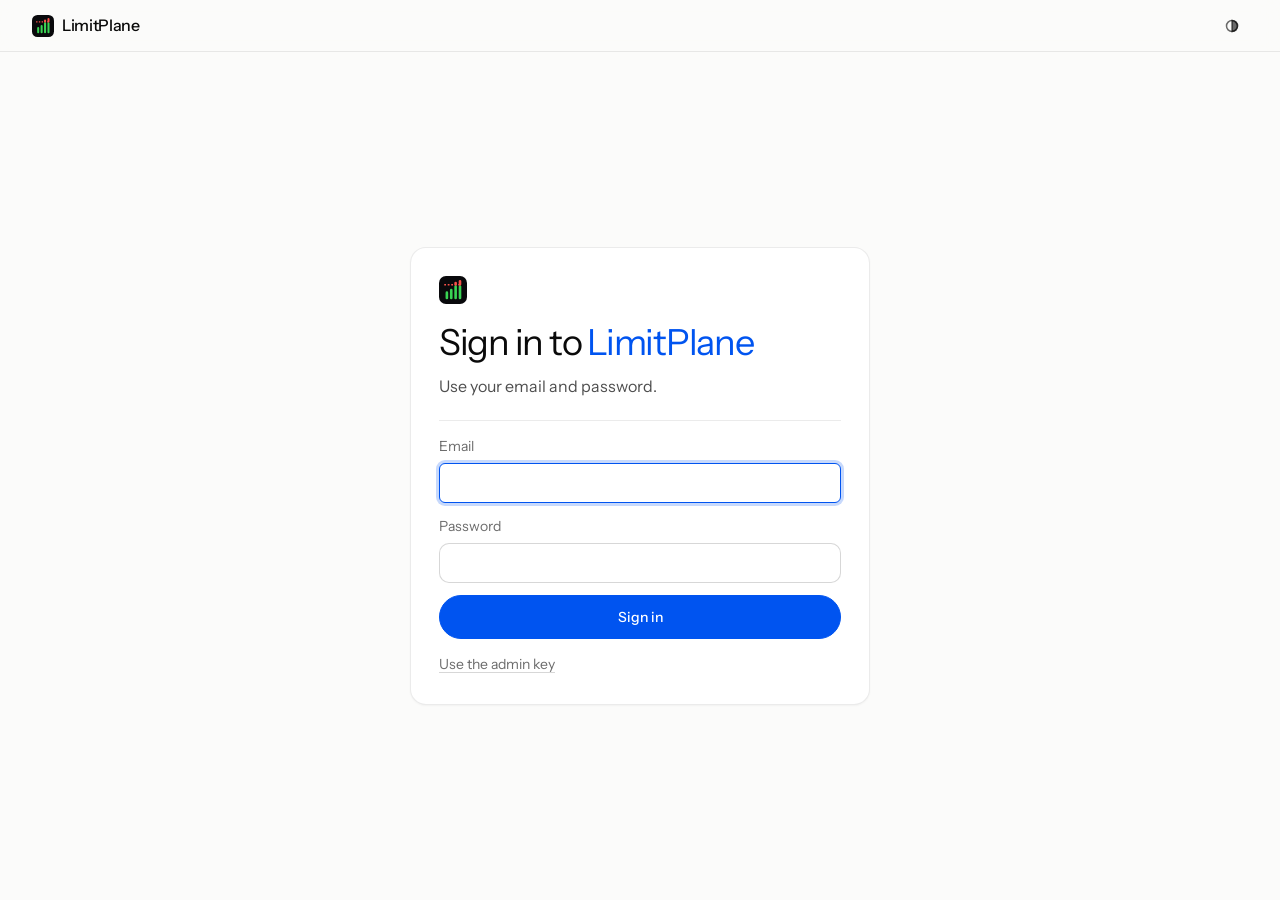
==== commit 88c4f807: "orgs, users and roles with a shared org budget, and the ai explainer wired into the dashboard" ====
--- a/web/index.html
+++ b/web/index.html
@@ -21,6 +21,8 @@
   <nav id="tabs" class="tabs" aria-label="Views" hidden>
     <a href="#/overview" data-tab="overview">Overview</a>
     <a href="#/clients" data-tab="clients">Clients</a>
+    <a href="#/org" data-tab="org">Org</a>
+    <a href="#/ask" data-tab="ask">Ask</a>
     <a href="#/policy" data-tab="policy">Policy</a>
     <a href="#/try" data-tab="try">Try it</a>
   </nav>
@@ -32,6 +34,7 @@
     <button id="cmdk" class="ibtn" type="button" aria-label="Command palette" aria-haspopup="dialog" title="Command palette" hidden>
       <svg width="16" height="16" viewBox="0 0 16 16" fill="none" stroke="currentColor" stroke-width="1.4" aria-hidden="true"><path d="M6 6V4.5A1.5 1.5 0 1 0 4.5 6H6zm0 0h4M6 6v4m4-4V4.5A1.5 1.5 0 1 1 11.5 6H10zm0 0v4m0 0h1.5a1.5 1.5 0 1 1-1.5 1.5V10zm0 0H6m0 0v1.5A1.5 1.5 0 1 1 4.5 10H6z"/></svg>
     </button>
+    <span id="whoami" class="pill who" hidden></span>
     <button id="logout" class="btn ghost small" type="button" hidden>Sign out</button>
   </div>
 </div></header>
@@ -39,9 +42,13 @@
 <main id="main" tabindex="-1" hidden>
   <div id="app" data-loading>
     <div class="strip">
-      <span id="backend" class="pill">backend</span>
+      <span id="backend" class="pill" title="Where limits and bans are stored">backend</span>
+      <span id="degraded" class="pill warn" title="The shared backend is unreachable: each replica limits on its own share of the budget" hidden>degraded</span>
+      <span id="kube" class="pill" hidden></span>
       <span id="live" class="pill"><span class="dot"></span><span>offline</span></span>
       <a id="bansPill" class="pill" href="#/clients">0 bans active</a>
+      <label for="orgPick" class="sr">Org in view</label>
+      <select id="orgPick" class="pick" title="Org in view: every number, list and live event is scoped to it" hidden><option value="">All orgs</option></select>
       <span class="spacer"></span>
       <span id="stamp" class="stamp" aria-live="off">Loading</span>
       <button id="refresh" class="btn small" type="button">Refresh</button>
@@ -50,13 +57,12 @@
 
     <section data-view="overview" aria-labelledby="h-overview">
       <div class="title">
-        <span class="sec" aria-hidden="true">01</span>
         <h1 id="h-overview" tabindex="-1">Traffic, <em>right now</em></h1>
         <p id="finding" class="sub" aria-live="polite">Waiting for the first requests.</p>
       </div>
 
       <div class="grid">
-      <div class="kpis c8" role="group" aria-label="Totals since start">
+      <div class="kpis c7" role="group" aria-label="Totals since start">
         <div class="kpi"><span>Requests</span><b id="kTotal">0</b></div>
         <div class="kpi"><span>Allowed</span><b id="kAllowed">0</b></div>
         <div class="kpi"><span>Blocked</span><b id="kBlocked">0</b></div>
@@ -64,10 +70,10 @@
         <div class="kpi"><span>Last 5s avg</span><b id="kNow">0.0<small>/s</small></b></div>
         <div class="kpi"><span>Bans active</span><b id="kBans">0</b></div>
       </div>
-      <section class="card c4 globecard" aria-labelledby="h-globe">
+      <section class="card c5 globecard" aria-labelledby="h-globe">
         <div class="ch"><h2 id="h-globe">Live decisions</h2><span class="spacer"></span><span class="micro">placed by hash</span></div>
         <div class="tile globetile">
-          <canvas id="globe" role="img" aria-label="Dotted globe with a ping for each decision in the last few seconds. Clients are placed by a hash of their id, not by location."></canvas>
+          <canvas id="globe" role="img" aria-label="Dotted globe with a ping for each live decision. Clients are placed near a city by a hash of their id, not by location."></canvas>
         </div>
       </section>
       </div>
@@ -107,8 +113,8 @@
 
       <div class="grid">
         <section class="card c7" aria-labelledby="h-usage">
-          <div class="ch"><h2 id="h-usage">Monthly plans</h2><span class="spacer"></span><span id="resets" class="micro"></span></div>
-          <p class="meta">Each bar is the month's spend against the tier's plan; the tick marks the 80% alert line.</p>
+          <div class="ch"><h2 id="h-usage">Monthly quotas</h2><span class="spacer"></span><span id="resets" class="micro"></span></div>
+          <p class="meta">Each bar is the month's spend against the tier's quota; the tick marks the 80% alert line.</p>
           <div class="rows tenants" id="tenants">
             <div class="skel" aria-hidden="true"><i></i><i></i><i></i></div>
           </div>
@@ -126,7 +132,6 @@
 
     <section data-view="clients" aria-labelledby="h-clients" hidden>
       <div class="title">
-        <span class="sec" aria-hidden="true">02</span>
         <h1 id="h-clients" tabindex="-1">Clients <em>and bans</em></h1>
         <p class="sub">Who is sending traffic right now, and who is cooling down.</p>
       </div>
@@ -138,7 +143,7 @@
         <section class="card c5" aria-labelledby="h-bans">
           <div class="ch"><h2 id="h-bans">Bans</h2></div>
           <form id="banForm" class="banform" novalidate>
-            <label>Client<input name="client" required placeholder="ip or tenant" autocomplete="off" spellcheck="false"></label>
+            <label>Client<input name="client" required placeholder="IP or CIDR, e.g. 10.0.0.0/24" autocomplete="off" spellcheck="false" aria-describedby="banMsg"></label>
             <label>Minutes<input name="minutes" type="number" min="1" max="10080" value="10" inputmode="numeric"></label>
             <label class="wide">Reason<input name="reason" placeholder="manual" autocomplete="off"></label>
             <button class="btn primary" type="submit">Ban client</button>
@@ -149,9 +154,72 @@
       </div>
     </section>
 
+    <section data-view="org" aria-labelledby="h-org" hidden>
+      <div class="title">
+        <h1 id="h-org" tabindex="-1">Org, <em>members and budget</em></h1>
+        <p id="orgSub" class="sub">Tenants, API keys, people and the shared monthly budget.</p>
+      </div>
+      <div class="grid top">
+        <section id="orgsCard" class="card" aria-labelledby="h-orgs" hidden>
+          <div class="ch"><h2 id="h-orgs">Organisations</h2><span class="spacer"></span><span id="orgsCount" class="micro"></span></div>
+          <div class="rows orgs" id="orgs"><div class="skel" aria-hidden="true"><i></i><i></i></div></div>
+          <form id="orgForm" class="row" novalidate>
+            <label class="grow">Name<input name="name" required placeholder="Acme Corp" autocomplete="off"></label>
+            <label>Id<input name="id" placeholder="from the name" autocomplete="off" spellcheck="false"></label>
+            <label>Budget / month<input name="budget" type="number" min="0" placeholder="none" inputmode="numeric"></label>
+            <button class="btn primary" type="submit">Create org</button>
+          </form>
+          <p id="orgMsg" class="msg bad" role="alert"></p>
+        </section>
+        <section id="budgetCard" class="card c5" aria-labelledby="h-budget" hidden>
+          <div class="ch"><h2 id="h-budget">Shared budget</h2><span class="spacer"></span><span id="budgetResets" class="micro"></span></div>
+          <p class="meta">One monthly cap across every tenant in the org, checked in the same step as each tenant's own quota. Past it, requests get <code>org_monthly</code>.</p>
+          <div id="budget" class="budget"></div>
+          <form id="budgetForm" class="row" novalidate hidden>
+            <label class="grow">Units per month<input name="budget" type="number" min="0" placeholder="0 for none" inputmode="numeric" aria-describedby="budgetMsg"></label>
+            <button class="btn" type="submit">Set budget</button>
+            <button id="budgetClear" class="btn ghost" type="button">Remove</button>
+          </form>
+          <p id="budgetMsg" class="msg bad" role="alert"></p>
+        </section>
+        <section id="tenantsCard" class="card c7" aria-labelledby="h-otenants">
+          <div class="ch"><h2 id="h-otenants">Tenants and keys</h2><span class="spacer"></span><span id="otCount" class="micro"></span></div>
+          <p id="otNote" class="meta">Keys made here are stored as a hash: the key itself is shown once.</p>
+          <div class="rows otenants" id="otenants"><div class="skel" aria-hidden="true"><i></i><i></i></div></div>
+          <form id="tenantForm" class="row" novalidate hidden>
+            <label class="grow">Tenant id<input name="id" required placeholder="e.g. acme-web" autocomplete="off" spellcheck="false" aria-describedby="tenantMsg"></label>
+            <label>Tier<select name="tier"></select></label>
+            <button class="btn primary" type="submit">Add tenant</button>
+          </form>
+          <p id="tenantMsg" class="msg bad" role="alert"></p>
+        </section>
+      </div>
+      <div class="grid top">
+        <section id="membersCard" class="card" aria-labelledby="h-members" hidden>
+          <div class="ch"><h2 id="h-members">Members</h2><span class="spacer"></span><span id="memCount" class="micro"></span></div>
+          <p class="meta">Owners manage members and the budget, admins manage tenants and keys, viewers read. Changing a role signs that person out.</p>
+          <div class="rows members" id="members"><div class="skel" aria-hidden="true"><i></i><i></i></div></div>
+          <form id="memberForm" class="row" novalidate>
+            <label class="grow">Email<input name="email" type="email" required placeholder="name@company.com" autocomplete="off" spellcheck="false" aria-describedby="memberMsg"></label>
+            <label>Role<select name="role"><option>viewer</option><option>admin</option><option>owner</option></select></label>
+            <label class="grow">Password<input name="password" type="password" placeholder="leave empty to generate" autocomplete="new-password"></label>
+            <button class="btn primary" type="submit">Add member</button>
+          </form>
+          <p id="memberMsg" class="msg bad" role="alert"></p>
+        </section>
+      </div>
+    </section>
+
+    <section data-view="ask" aria-labelledby="h-ask" hidden>
+      <div class="title">
+        <h1 id="h-ask" tabindex="-1">Ask <em>and explain</em></h1>
+        <p class="sub">Why a request was blocked, and what happened while you were away.</p>
+      </div>
+      <div id="ai" class="grid top"></div>
+    </section>
+
     <section data-view="policy" aria-labelledby="h-policy" hidden>
       <div class="title">
-        <span class="sec" aria-hidden="true">03</span>
         <h1 id="h-policy" tabindex="-1">Policy, <em>hot reloaded</em></h1>
         <p class="sub">Edits swap in atomically; requests already in flight finish under the old policy.</p>
       </div>
@@ -176,7 +244,6 @@
 
     <section data-view="try" aria-labelledby="h-try" hidden>
       <div class="title">
-        <span class="sec" aria-hidden="true">04</span>
         <h1 id="h-try" tabindex="-1">Try it <em>live</em></h1>
         <p class="sub">Fire requests at the demo routes to watch limits trip.</p>
       </div>
@@ -197,25 +264,37 @@
 </main>
 
 <section id="login" class="login" hidden>
-  <form id="loginForm" class="card lcard">
+  <form id="loginForm" class="card lcard" novalidate>
     <div class="lhead">
       <img src="logo.svg" alt="" width="28" height="28">
-      <h1>Sign in to <em>LimitPlane</em></h1>
-      <p>Use the admin key the gateway was started with.</p>
+      <h1 id="loginTitle">Sign in to <em>LimitPlane</em></h1>
+      <p id="loginSub">Use your email and password.</p>
     </div>
-    <input type="text" autocomplete="username" value="admin" hidden>
-    <label for="key" class="micro">Admin key</label>
-    <div class="cmd">
-      <div class="cpill">
-        <svg width="14" height="14" viewBox="0 0 16 16" fill="none" stroke="currentColor" stroke-width="1.4" aria-hidden="true"><circle cx="5.5" cy="10.5" r="3"/><path d="M7.6 8.4 13.5 2.5M11 5l2 2"/></svg>
-        <input id="key" type="password" autocomplete="current-password" required aria-describedby="loginMsg" spellcheck="false">
-        <button id="keyShow" class="ibtn" type="button" aria-label="Show key" aria-pressed="false">
-          <svg width="16" height="16" viewBox="0 0 16 16" fill="none" stroke="currentColor" stroke-width="1.4" aria-hidden="true"><path d="M1.5 8S4 3.5 8 3.5 14.5 8 14.5 8 12 12.5 8 12.5 1.5 8 1.5 8z"/><circle cx="8" cy="8" r="2"/></svg>
-        </button>
-      </div>
-      <button class="btn primary" type="submit">Open dashboard</button>
+    <div id="fUser" class="lfields">
+      <label id="lOrgL" hidden>Organisation<input id="lOrg" autocomplete="organization" placeholder="Acme Corp"></label>
+      <label>Email<input id="email" type="email" autocomplete="username" spellcheck="false" aria-describedby="loginMsg"></label>
+      <label>Password<input id="password" type="password" autocomplete="current-password" aria-describedby="loginMsg"></label>
+      <button id="userGo" class="btn primary" type="submit">Sign in</button>
+    </div>
+    <div id="fKey" hidden>
+      <input type="text" autocomplete="username" value="admin" hidden>
+      <label for="key" class="micro">Admin key</label>
+      <div class="cmd">
+        <div class="cpill">
+          <svg width="14" height="14" viewBox="0 0 16 16" fill="none" stroke="currentColor" stroke-width="1.4" aria-hidden="true"><circle cx="5.5" cy="10.5" r="3"/><path d="M7.6 8.4 13.5 2.5M11 5l2 2"/></svg>
+          <input id="key" type="password" autocomplete="current-password" aria-describedby="loginMsg" spellcheck="false">
+          <button id="keyShow" class="ibtn" type="button" aria-label="Show key" aria-pressed="false">
+            <svg width="16" height="16" viewBox="0 0 16 16" fill="none" stroke="currentColor" stroke-width="1.4" aria-hidden="true"><path d="M1.5 8S4 3.5 8 3.5 14.5 8 14.5 8 12 12.5 8 12.5 1.5 8 1.5 8z"/><circle cx="8" cy="8" r="2"/></svg>
+          </button>
+        </div>
+        <button class="btn primary" type="submit">Open dashboard</button>
+      </div>
     </div>
     <p id="loginMsg" class="msg bad" role="alert"></p>
+    <p class="lalt">
+      <button id="modeKey" class="link" type="button">Use the admin key</button>
+      <button id="modeSignup" class="link" type="button" hidden>Create an org</button>
+    </p>
   </form>
 </section>
 
@@ -225,9 +304,11 @@
     <button id="dClose" class="ibtn" type="button" aria-label="Close inspector"><svg width="14" height="14" viewBox="0 0 14 14" fill="none" stroke="currentColor" stroke-width="1.5" aria-hidden="true"><path d="M3 3l8 8M11 3l-8 8"/></svg></button>
   </div>
   <p id="dWhy" class="why"></p>
+  <div id="dAI" aria-live="polite"></div>
   <div class="dact">
     <button id="dBan" class="btn primary" type="button">Ban client 10 min</button>
     <button id="dFilter" class="btn" type="button">Only this client</button>
+    <button id="dExplain" class="btn" type="button">Explain</button>
     <button id="dCopy" class="btn" type="button">Copy JSON</button>
   </div>
   <dl id="dList" class="kv cv"></dl>
@@ -240,7 +321,7 @@
     <div><dt><kbd><span class="mod">⌘</span>K</kbd></dt><dd>Open the command palette</dd></div>
     <div><dt><kbd>/</kbd></dt><dd>Filter the decision feed</dd></div>
     <div><dt><kbd>p</kbd></dt><dd>Pause or resume the feed</dd></div>
-    <div><dt><kbd>1</kbd> – <kbd>4</kbd></dt><dd>Overview, Clients, Policy, Try it</dd></div>
+    <div><dt><kbd>1</kbd> – <kbd>6</kbd></dt><dd>Views, in tab order</dd></div>
     <div><dt><kbd>Esc</kbd></dt><dd>Close the inspector or a dialog</dd></div>
     <div><dt><kbd>←</kbd> <kbd>→</kbd></dt><dd>Read the chart second by second</dd></div>
     <div><dt><kbd><span class="mod">⌘</span>S</kbd></dt><dd>Save the policy while editing</dd></div>
@@ -248,10 +329,29 @@
   <form method="dialog"><button class="btn">Close</button></form>
 </dialog>
 
+<dialog id="secret" class="dlg help" aria-labelledby="secretTitle">
+  <h2 id="secretTitle">New API key</h2>
+  <p id="secretWhy" class="why"></p>
+  <div class="secretbox"><code id="secretVal"></code><button id="secretCopy" class="btn small" type="button">Copy</button></div>
+  <p class="meta">Copy it now: it is stored only as a hash, so you won't see it again.</p>
+  <form method="dialog"><button class="btn">Done</button></form>
+</dialog>
+
+<dialog id="pwDlg" class="dlg help" aria-labelledby="pwTitle">
+  <h2 id="pwTitle">Change password</h2>
+  <form id="pwForm" class="lfields" novalidate>
+    <label>Current password<input name="current" type="password" autocomplete="current-password" required aria-describedby="pwMsg"></label>
+    <label>New password<input name="password" type="password" autocomplete="new-password" required minlength="10" aria-describedby="pwMsg"></label>
+    <p class="meta">At least 10 characters. Your other sessions end.</p>
+    <p id="pwMsg" class="msg bad" role="alert"></p>
+    <div class="dact"><button class="btn primary" type="submit">Change password</button><button id="pwCancel" class="btn" type="button">Cancel</button></div>
+  </form>
+</dialog>
+
 <dialog id="palette" class="dlg palette" aria-label="Command palette">
   <div class="psearch">
     <svg width="16" height="16" viewBox="0 0 16 16" fill="none" stroke="currentColor" stroke-width="1.5" aria-hidden="true"><circle cx="7" cy="7" r="4.5"/><path d="m10.5 10.5 3 3"/></svg>
-    <input id="palQ" role="combobox" aria-expanded="true" aria-controls="palList" aria-autocomplete="list" aria-label="Type a command, or a client to ban" placeholder="Command, or a client to ban" autocomplete="off" spellcheck="false">
+    <input id="palQ" role="combobox" aria-expanded="true" aria-controls="palList" aria-autocomplete="list" aria-label="Type a command, or an IP or CIDR to ban" placeholder="Command, or ban an IP or CIDR" autocomplete="off" spellcheck="false">
     <kbd>esc</kbd>
   </div>
   <ul id="palList" class="plist" role="listbox" aria-label="Commands"></ul>
@@ -259,6 +359,8 @@
 </dialog>
 
 <div id="toasts" class="toasts" role="region" aria-label="Notifications" aria-live="polite"></div>
+<script src="globe.js"></script>
 <script src="app.js"></script>
+<script src="ai.js"></script>
 </body>
 </html>
--- a/web/app.css
+++ b/web/app.css
@@ -68,11 +68,10 @@
 .strip { display: flex; flex-wrap: wrap; align-items: center; gap: 8px; min-height: 44px; }
 .stamp { font: 12px var(--mono); color: var(--muted); }
 .stamp.bad { color: var(--bad-ink); }
-/* section head: full-bleed rule underneath, ticks where it crosses the column rules, number in the gutter */
+/* section head: full-bleed rule underneath, ticks where it crosses the column rules */
 .title { position: relative; margin: 40px 0 32px; padding-bottom: 32px; }
 .title::after { content: ""; position: absolute; left: -100vw; right: -100vw; bottom: 0; height: 1px; background: var(--line); }
 .title::before { content: ""; position: absolute; left: -45px; right: -45px; bottom: -4px; height: 9px; border-inline: 1px solid var(--control); }
-.sec { position: absolute; left: -32px; top: 10px; font: 500 11px var(--mono); letter-spacing: .12em; color: var(--muted); }
 h1 { font-size: 48px; margin: 0; }
 h1:focus { outline: none; }
 .sub { color: var(--body); margin: 12px 0 0; max-width: 64ch; min-height: 26px; }
@@ -87,12 +86,10 @@
   .c4 { grid-column: span 4; } .c5 { grid-column: span 5; } .c7 { grid-column: span 7; } .c8 { grid-column: span 8; }
 }
 
-/* cards: white, hairline, numbered heading */
-[data-view] { counter-reset: card; }
+/* cards: white, hairline */
 .card { background: var(--panel); border: 1px solid var(--line); box-shadow: var(--card-shadow); border-radius: 16px; padding: 18px 20px 20px; display: flex; flex-direction: column; gap: 12px; }
 .ch { display: flex; align-items: center; gap: 8px; min-height: 32px; flex-wrap: wrap; }
 .ch h2 { margin: 0; font-size: 20px; letter-spacing: -.02em; display: flex; align-items: baseline; }
-.ch h2::before { counter-increment: card; content: counter(card, decimal-leading-zero); font: 500 11px var(--mono); letter-spacing: .12em; color: var(--muted); margin-right: 12px; transform: translateY(-2px); }
 .card > .msg:empty { display: none; }
 .tile { background: var(--tile); border-radius: 12px; }
 
@@ -102,7 +99,7 @@
 .kpi span { display: block; font: 500 11px/1.4 var(--mono); text-transform: uppercase; letter-spacing: .12em; color: var(--muted); white-space: nowrap; overflow: hidden; text-overflow: ellipsis; }
 .kpi b { display: block; font-size: 30px; line-height: 38px; font-weight: 400; letter-spacing: -.04em; margin-top: 10px; }
 .kpi small { font-size: 13px; color: var(--muted); margin-left: 2px; letter-spacing: 0; }
-.globetile { flex: 1; position: relative; min-height: 168px; }
+.globetile { flex: 1; position: relative; min-height: 340px; }
 #globe { position: absolute; inset: 0; width: 100%; height: 100%; display: block; }
 
 /* controls: pills */
@@ -203,14 +200,14 @@
 /* client gallery */
 .cgrid { display: grid; grid-template-columns: repeat(auto-fill, minmax(184px, 1fr)); gap: 10px; }
 .cgrid > .rows { grid-column: 1 / -1; }
-.ccard { background: var(--panel); border: 1px solid var(--line); border-radius: 12px; padding: 14px 12px 12px 16px; display: grid; gap: 8px; min-width: 0; align-content: start; transition: border-color .15s var(--ease); }
+.ccard { background: var(--panel); border: 1px solid var(--line); border-radius: 12px; padding: 14px 12px 12px 16px; display: grid; grid-template-columns: minmax(0, 1fr); gap: 8px; min-width: 0; align-content: start; transition: border-color .15s var(--ease); }
 .ccard:hover { border-color: var(--control); }
 .ctop { display: flex; align-items: center; gap: 8px; min-width: 0; }
 .ctop .cid { flex: 1; min-width: 0; font: 500 13px var(--mono); overflow: hidden; text-overflow: ellipsis; white-space: nowrap; }
 .arrow { flex: none; width: 28px; height: 28px; border-radius: 50%; display: grid; place-items: center; padding: 0; background: var(--panel); border: 1px solid var(--line); color: var(--muted); transition: color .15s var(--ease), border-color .15s var(--ease); }
 .arrow:hover { color: var(--primary); border-color: currentColor; }
 .ccard .sub2 { font: 12px/1.5 var(--mono); color: var(--muted); margin: 0; }
-.cfoot { display: flex; align-items: center; justify-content: space-between; gap: 8px; margin-top: 2px; }
+.cfoot { display: flex; flex-wrap: wrap; align-items: center; justify-content: space-between; gap: 8px; margin-top: 2px; }
 
 .plan { position: relative; height: 6px; background: var(--active); border-radius: 3px; margin-top: 6px; }
 .plan i { display: block; height: 100%; background: var(--bar); border-radius: 3px; transition: width .4s var(--ease); }
@@ -221,6 +218,31 @@
 .thin { height: 2px; background: var(--active); margin-top: 6px; border-radius: 1px; }
 .thin i { display: block; height: 100%; background: var(--bar); }
 .badtxt { color: var(--bad-ink); }
+
+/* orgs: who is signed in, the superadmin's org switcher, org lists, keys shown as chips */
+.who { max-width: 300px; overflow: hidden; text-overflow: ellipsis; display: inline-block; line-height: 22px; }
+select.pick { width: auto; height: 32px; border-radius: 999px; padding: 0 10px; font: 500 12px var(--mono); color: var(--text); }
+.orgs .hd, .orgs .r { grid-template-columns: minmax(140px, 1fr) minmax(150px, 1.6fr) 72px 64px auto; }
+.otenants .hd, .otenants .r { grid-template-columns: minmax(0, 1fr) minmax(0, 1.3fr) auto; }
+.members .hd, .members .r { grid-template-columns: minmax(0, 1fr) 120px auto; }
+.members select.pick { width: 100%; }
+.rows .orgrow .mono { font-weight: 500; }
+.rows .link.mono { font-size: 14px; }
+.kchips { display: flex; flex-wrap: wrap; gap: 6px; }
+.kchip { display: inline-flex; align-items: center; gap: 2px; height: 24px; padding: 0 4px 0 10px; border: 1px solid var(--line); border-radius: 999px; font-size: 12px; color: var(--muted); }
+.kchip .x { width: 18px; height: 18px; padding: 0; border: 0; border-radius: 50%; background: none; color: var(--muted); line-height: 1; }
+.kchip .x:hover { color: var(--bad-ink); background: var(--surface); }
+.acts { display: flex; flex-wrap: wrap; gap: 6px; justify-content: flex-end; }
+.budget { display: grid; gap: 12px; }
+.budget .bnum { padding: 0; background: none; }
+.budget .bnum b { margin-top: 4px; }
+.secretbox { display: flex; align-items: center; gap: 10px; margin: 14px 0 8px; padding: 10px 10px 10px 14px; background: var(--tile); border-radius: 12px; }
+.secretbox code { flex: 1; min-width: 0; font-size: 13px; word-break: break-all; user-select: all; }
+.lfields { display: grid; gap: 12px; }
+.lfields .btn { justify-content: center; height: 44px; }
+.lalt { display: flex; flex-wrap: wrap; gap: 6px 18px; margin: 0; font-size: 14px; }
+.lalt .link { color: var(--muted); }
+.lalt .link:hover { color: var(--primary); }
 
 .banform { display: grid; grid-template-columns: 1fr 88px; gap: 12px 8px; align-items: end; }
 .banform .wide { grid-column: 1 / -1; }
@@ -276,6 +298,8 @@
 .pitem > span { flex: 1; min-width: 0; overflow: hidden; text-overflow: ellipsis; white-space: nowrap; }
 .pitem small { font: 12px var(--mono); color: var(--muted); }
 .pitem[aria-selected=true] { background: var(--tile); box-shadow: inset 2px 0 0 var(--primary); }
+.pitem.off { cursor: default; color: var(--muted); }
+.pitem.off > span { white-space: normal; padding: 8px 0; font-size: 14px; line-height: 1.4; }
 .pempty { padding: 24px 10px; text-align: center; color: var(--muted); font-size: 14px; }
 .pfoot { display: flex; gap: 16px; margin: 0; padding: 10px 16px; border-top: 1px solid var(--line); font-size: 12px; color: var(--muted); flex: none; }
 .pfoot kbd { margin-right: 4px; }
@@ -303,7 +327,6 @@
 
 @media (max-width: 1099px) {
   main { padding-inline: 24px; }
-  .sec { position: static; display: block; margin-bottom: 12px; }
   .title::before { left: -29px; right: -29px; }
 }
 
@@ -322,6 +345,7 @@
   .tabs a { flex: none; }
   .ibtn { width: 40px; height: 40px; }
   :root:has(#tabs[hidden]) { --navh: 52px; }
+  .who { display: none; }
 }
 
 @media (max-width: 640px) {
@@ -335,7 +359,7 @@
   .feed button { padding-inline: 16px; }
   .kpis { grid-template-columns: repeat(2, 1fr); }
   .kpi { padding: 14px 16px 16px; }
-  .globetile { min-height: 220px; }
+  .globetile { min-height: 320px; }
   .kpi b { font-size: 24px; }
   .plot { min-height: 220px; }
   .btn, input, .btn.small { height: 40px; }
@@ -344,7 +368,12 @@
   .feed { min-height: 320px; }
   .feed button { min-height: 44px; }
   .rows .r { min-height: 0; }
-  .tenants .hd, .bans .hd, .routes .hd { display: none; }
+  .tenants .hd, .bans .hd, .routes .hd, .orgs .hd, .otenants .hd, .members .hd { display: none; }
+  .orgs .r, .otenants .r { grid-template-columns: minmax(0, 1fr); row-gap: 8px; }
+  .orgs .r > .num { display: none; }
+  .members .r { grid-template-columns: minmax(0, 1fr) 110px; row-gap: 8px; }
+  .members .r > .acts { grid-column: 1 / -1; justify-content: flex-start; }
+  .acts { justify-content: flex-start; }
   .cgrid { grid-template-columns: repeat(auto-fill, minmax(150px, 1fr)); }
   .kv > div, .tiers .r { grid-template-columns: 96px minmax(0, 1fr); gap: 12px; }
   .tenants .r { grid-template-columns: minmax(0, 1fr); row-gap: 6px; }
@@ -361,6 +390,21 @@
 }
 .meta2 { display: none; font-size: 13px; color: var(--muted); }
 
+/* AI panel (ai.js) */
+.ai-log { display: flex; flex-direction: column; gap: 12px; max-height: 520px; min-height: 120px; overflow: auto; }
+.ai-q { align-self: flex-end; max-width: 85%; margin: 0; padding: 8px 12px; border-radius: 12px; background: var(--surface); }
+.ai-a { margin: 0; color: var(--body); white-space: pre-wrap; }
+.ai-ex { display: flex; flex-direction: column; gap: 8px; }
+.ai-ex .why { color: var(--text); font-weight: 500; }
+.ai-cmd .cpill { flex-basis: 160px; }
+.ai-cmd .btn { flex-grow: 0; min-width: 96px; }
+.ai-ex h3 { margin: 4px 0; font: 500 11px/1.4 var(--mono); text-transform: uppercase; letter-spacing: .12em; color: var(--muted); }
+.ai-ex ul { margin: 0; padding-left: 18px; color: var(--body); }
+.by { display: block; margin: 4px 0 0; color: var(--muted); font: 11px var(--mono); }
+.cite { margin: 0 2px; font: 11px var(--mono); color: var(--primary); text-decoration: none; cursor: help; }
+#dAI { padding-top: 12px; border-top: 1px solid var(--line); }
+#dAI:empty { display: none; }
+
 @media (prefers-reduced-motion: reduce) {
   *, *::before, *::after { animation: none !important; transition: none !important; }
 }
